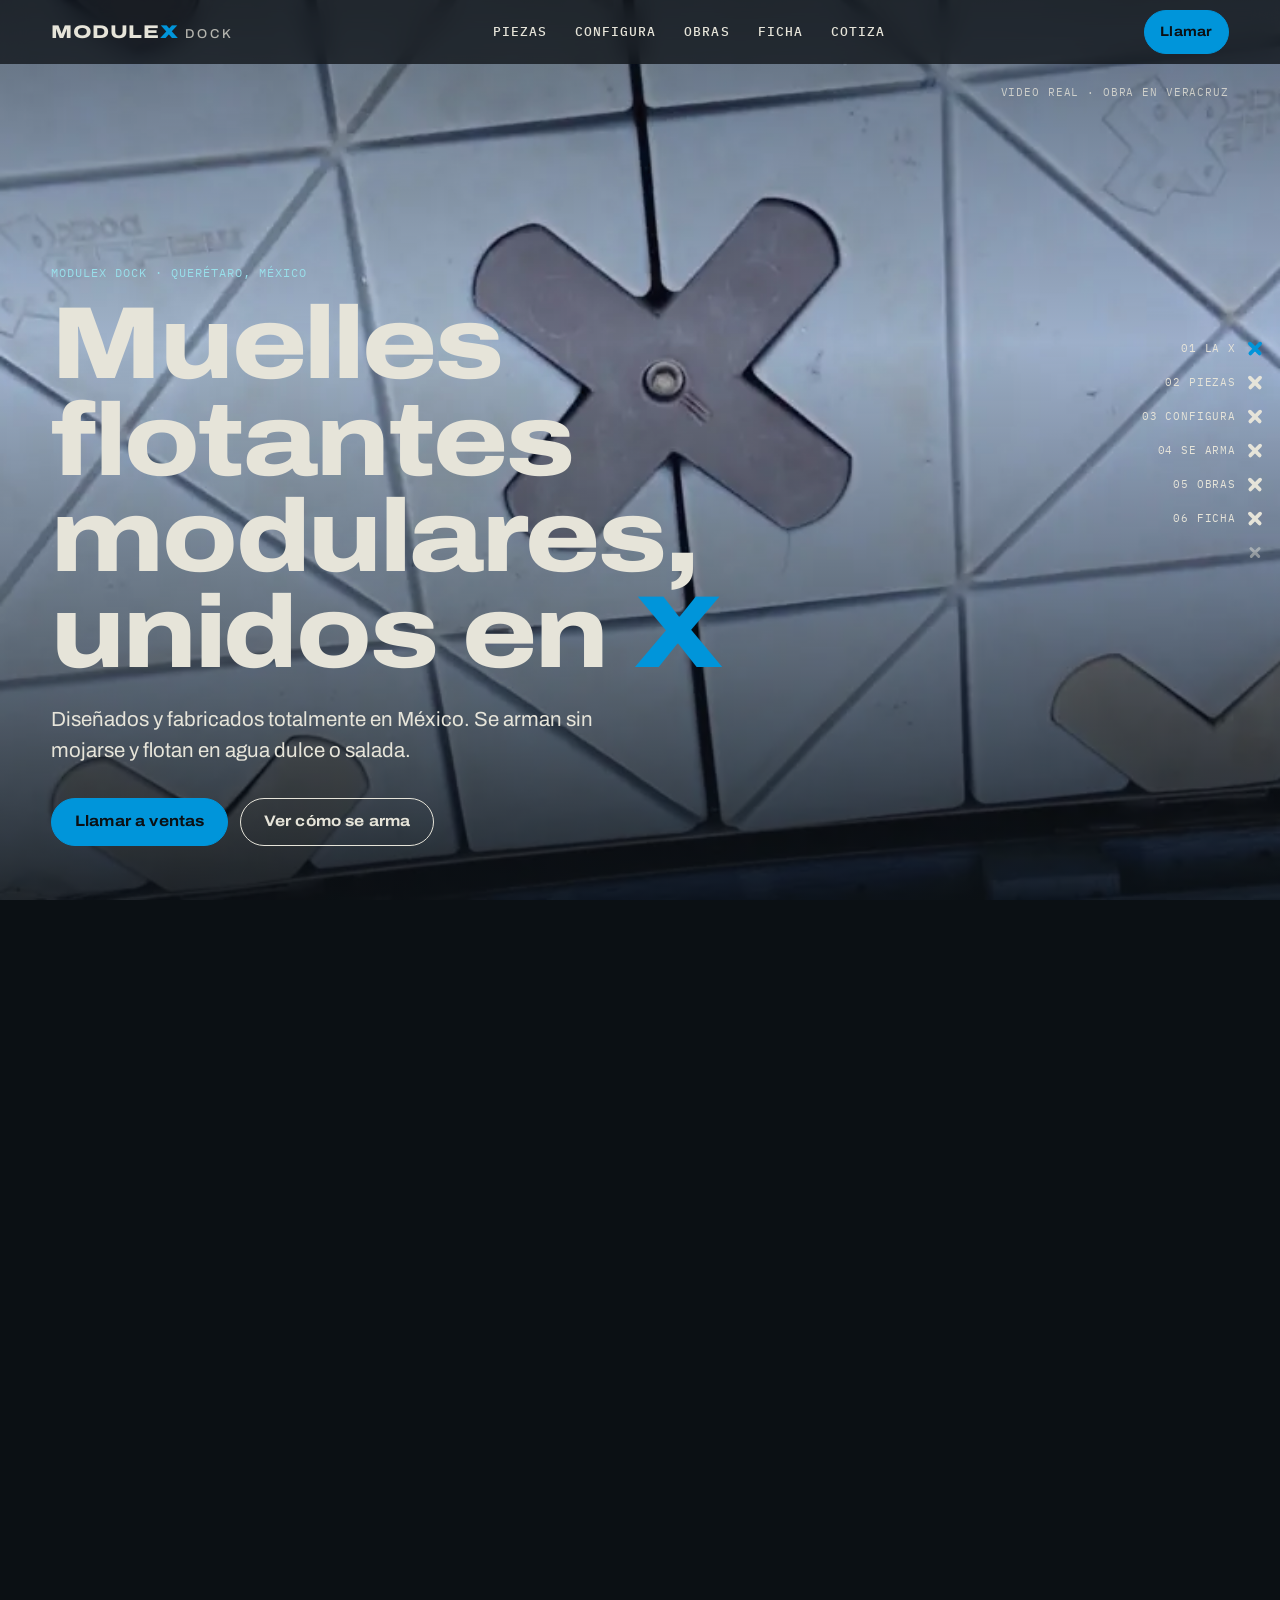
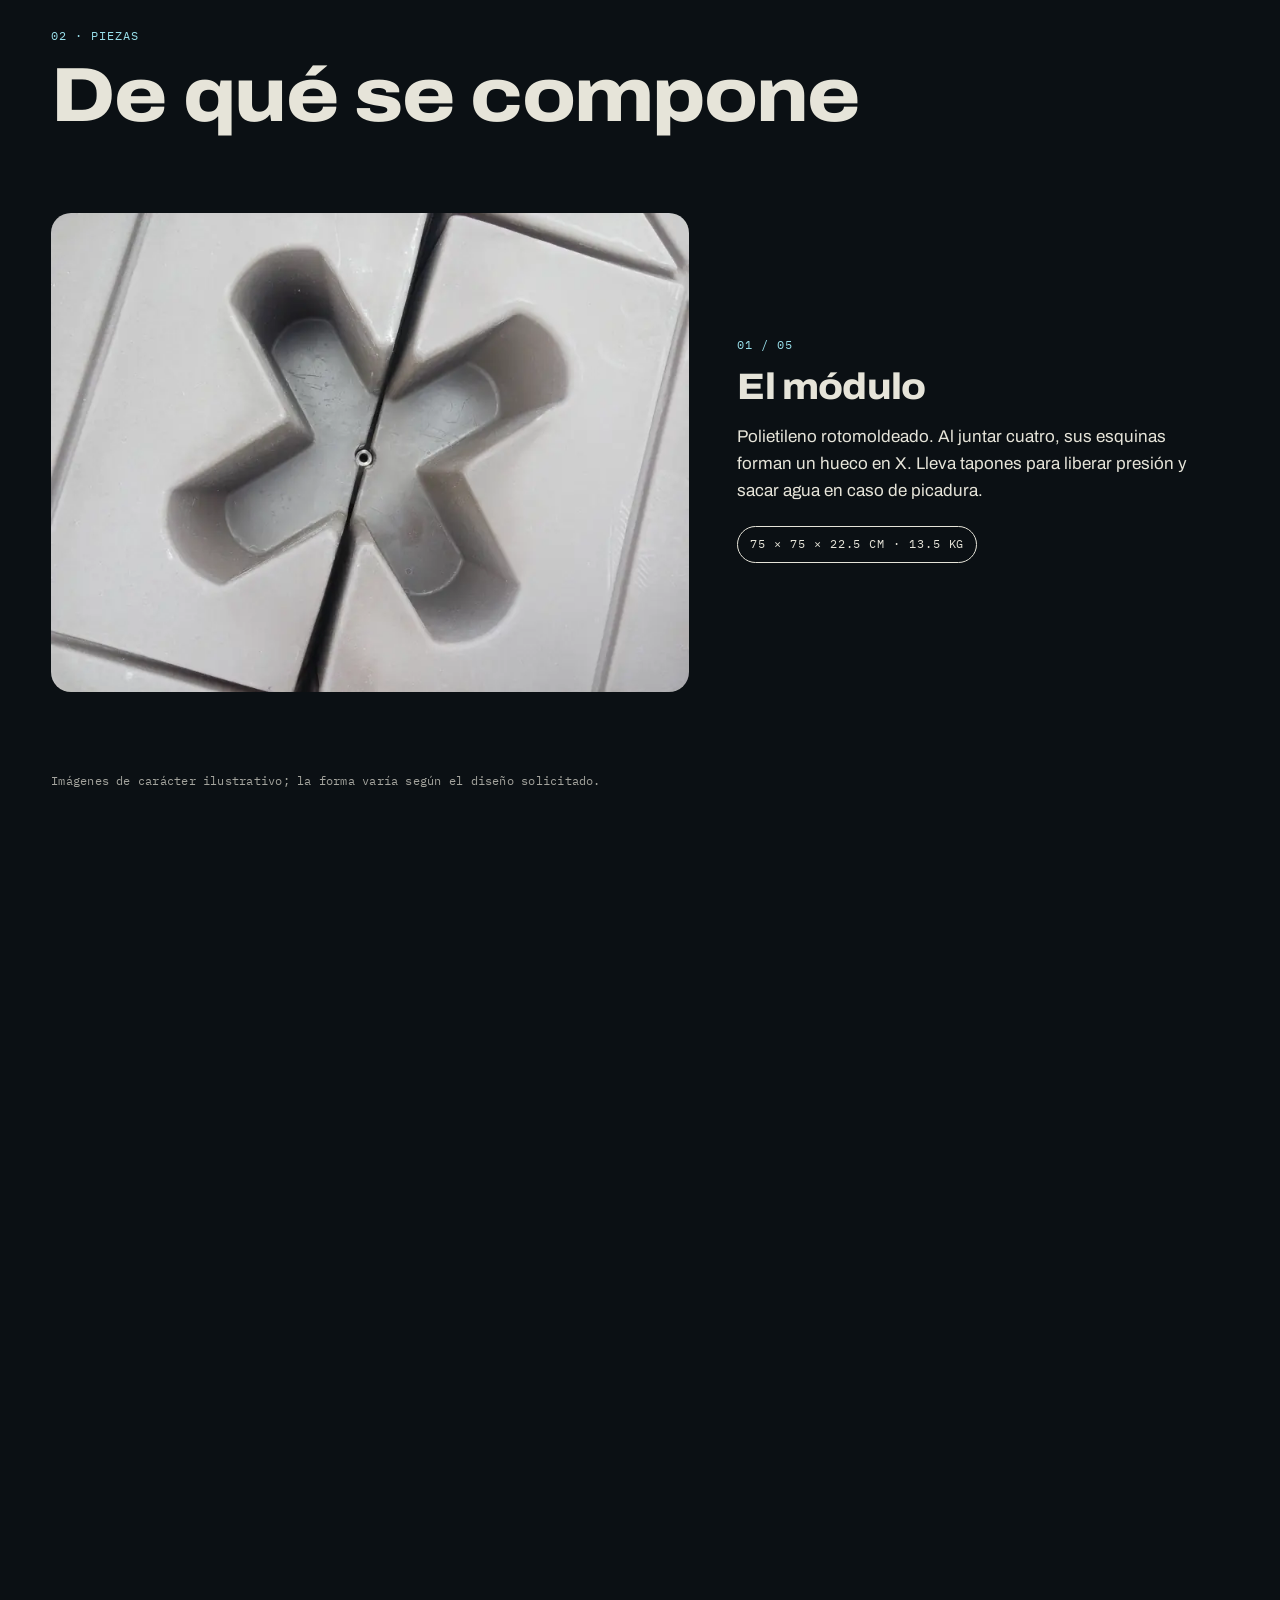
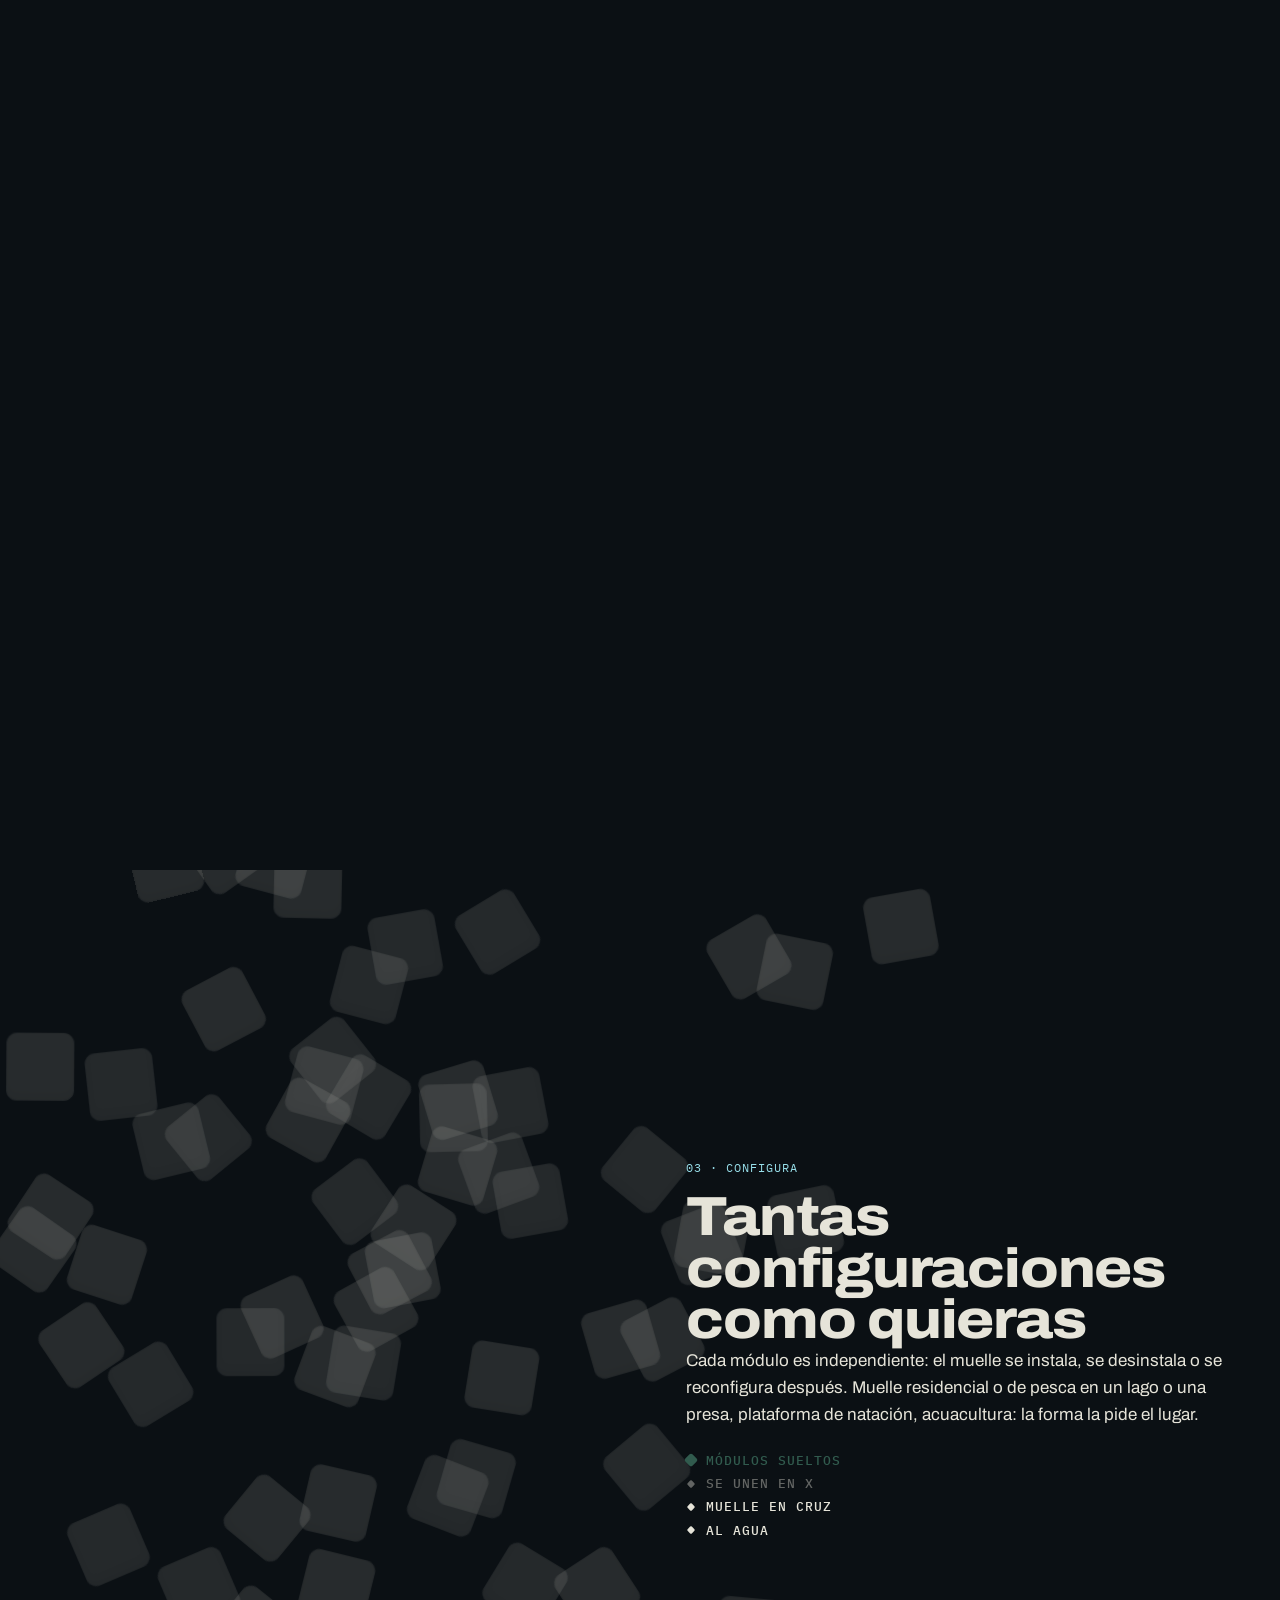
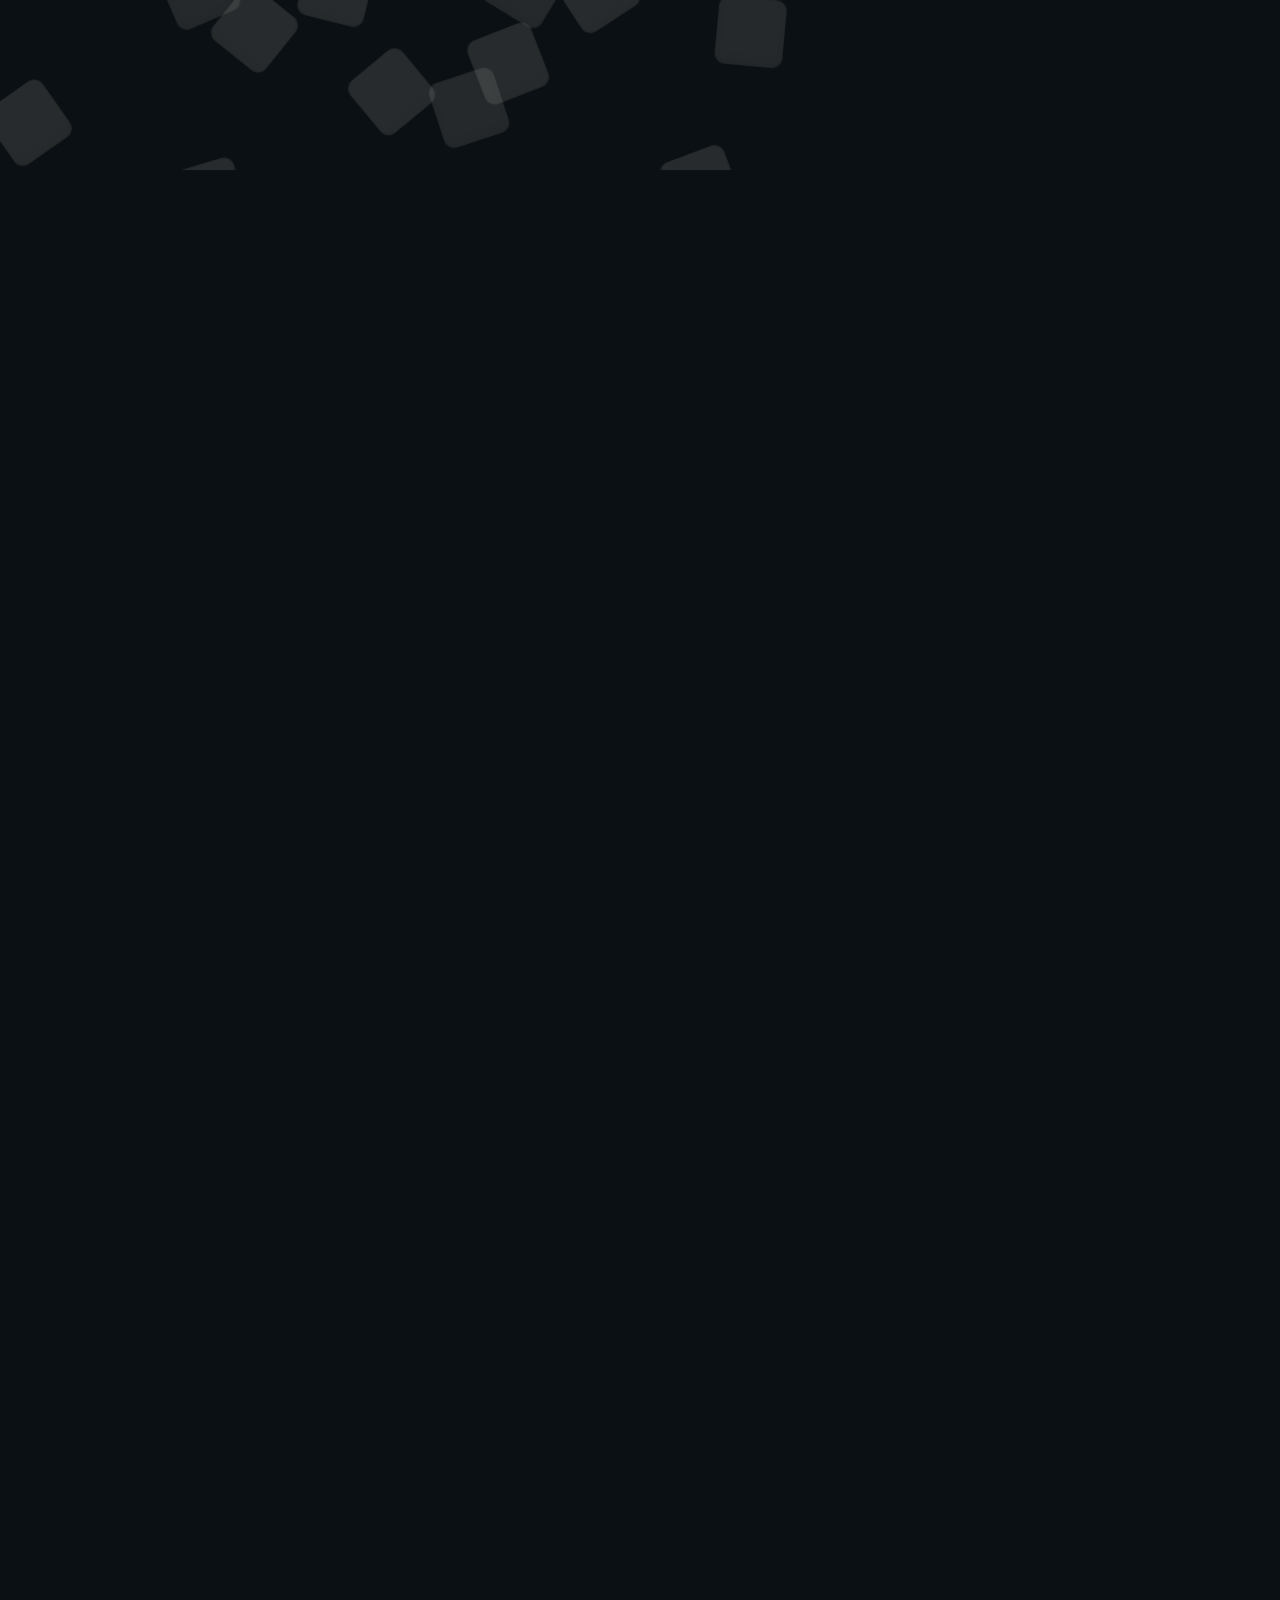
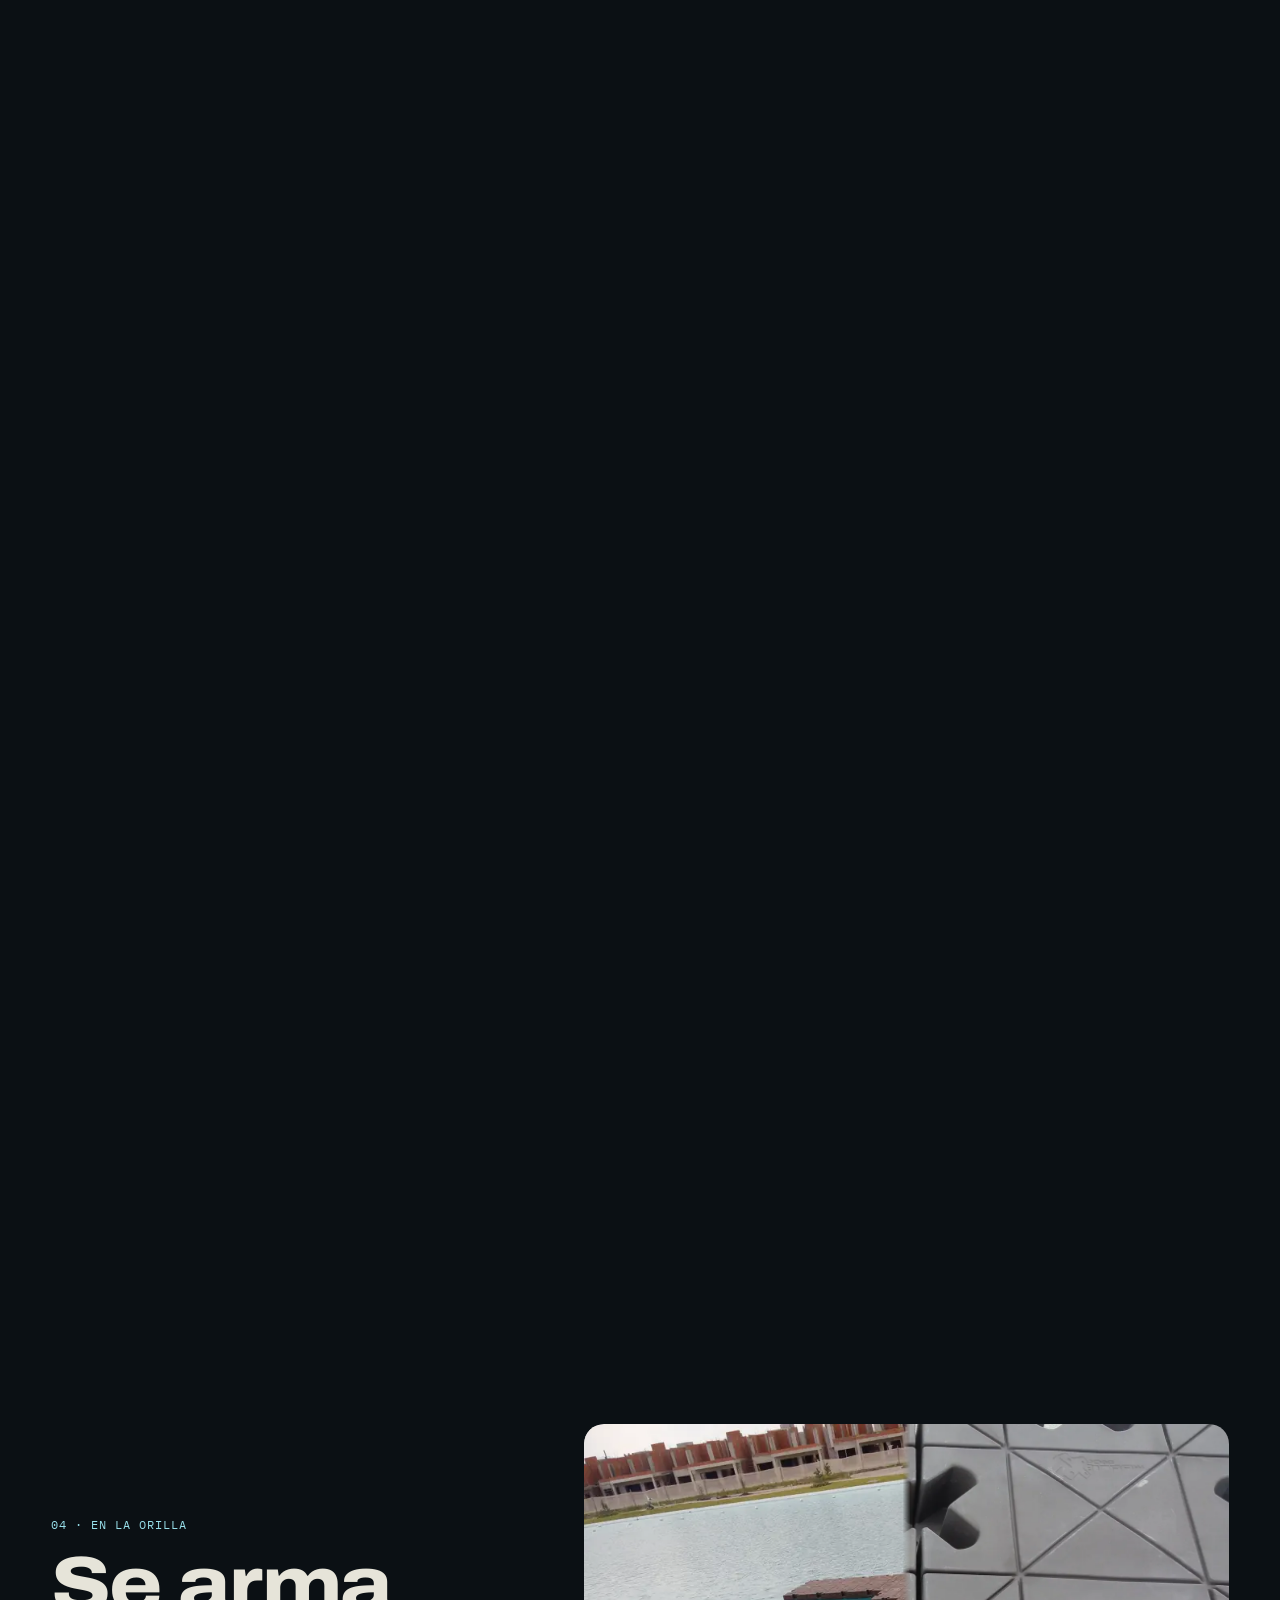
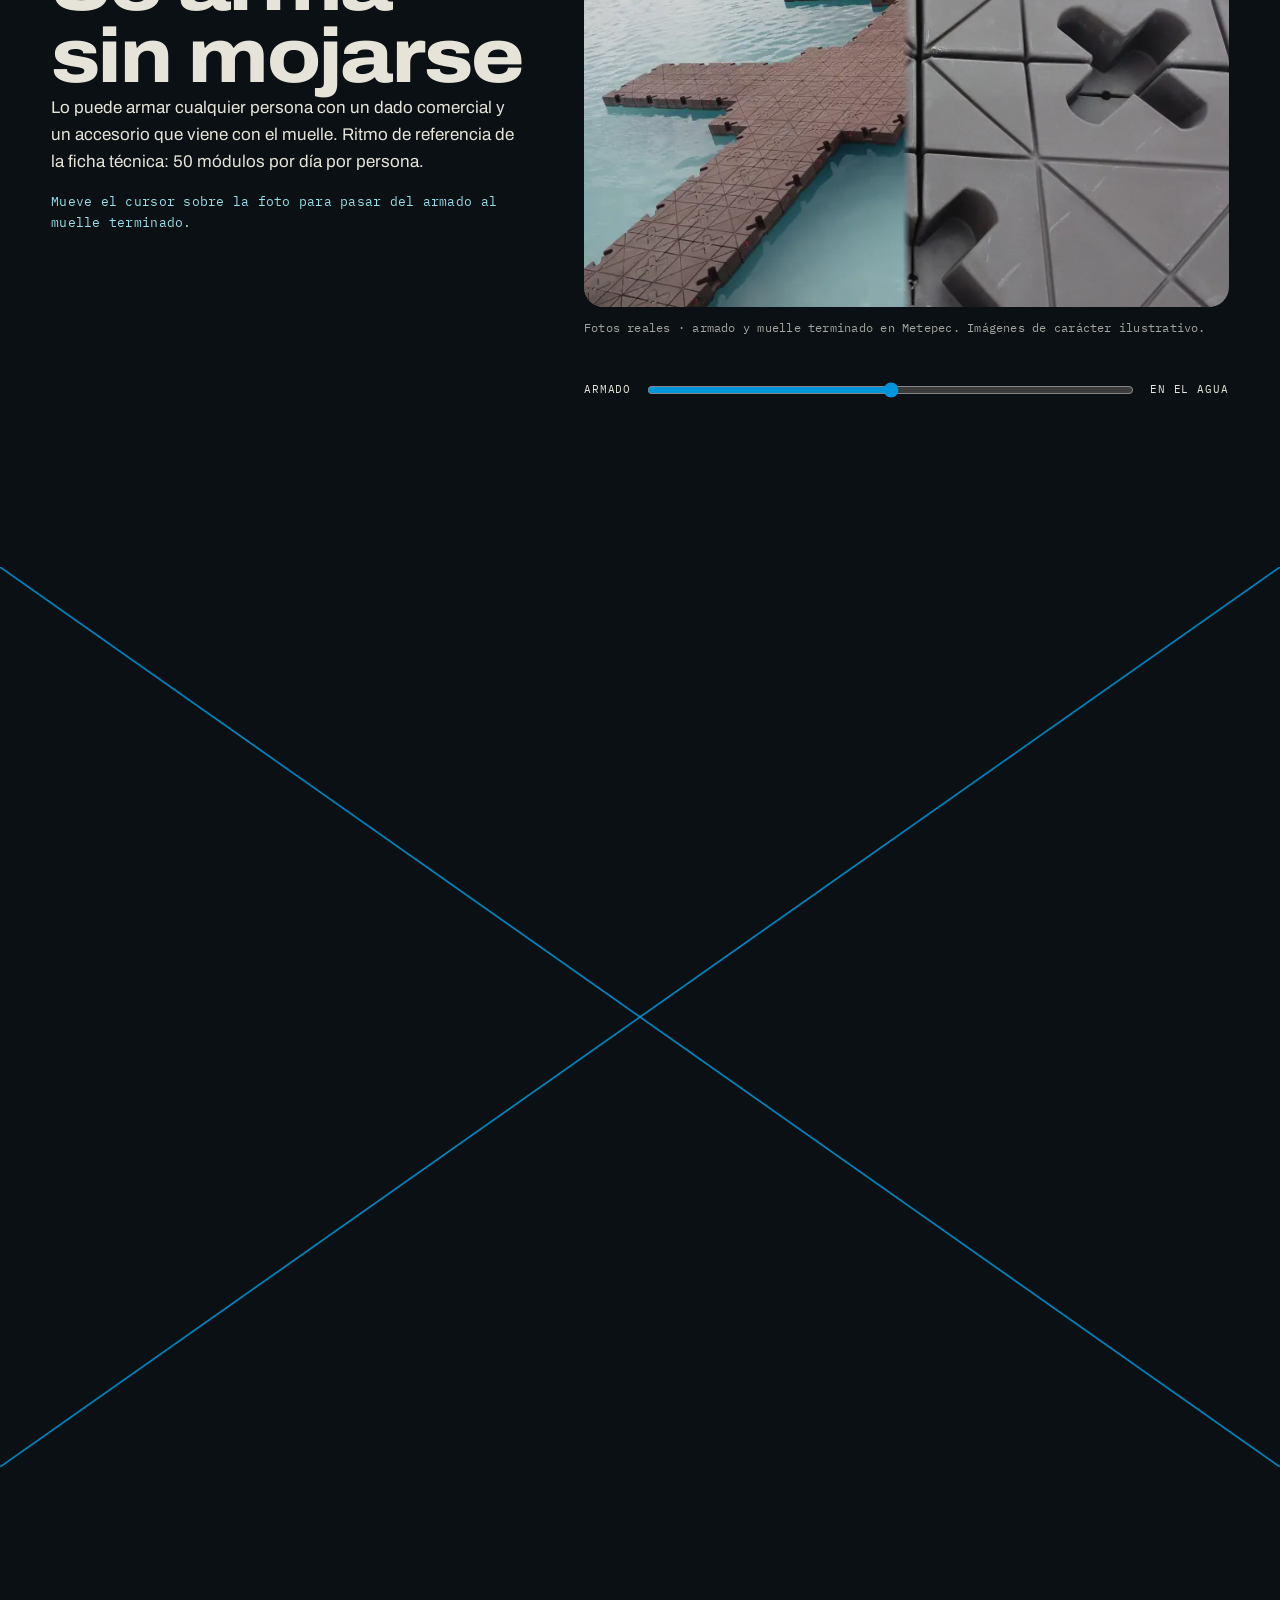
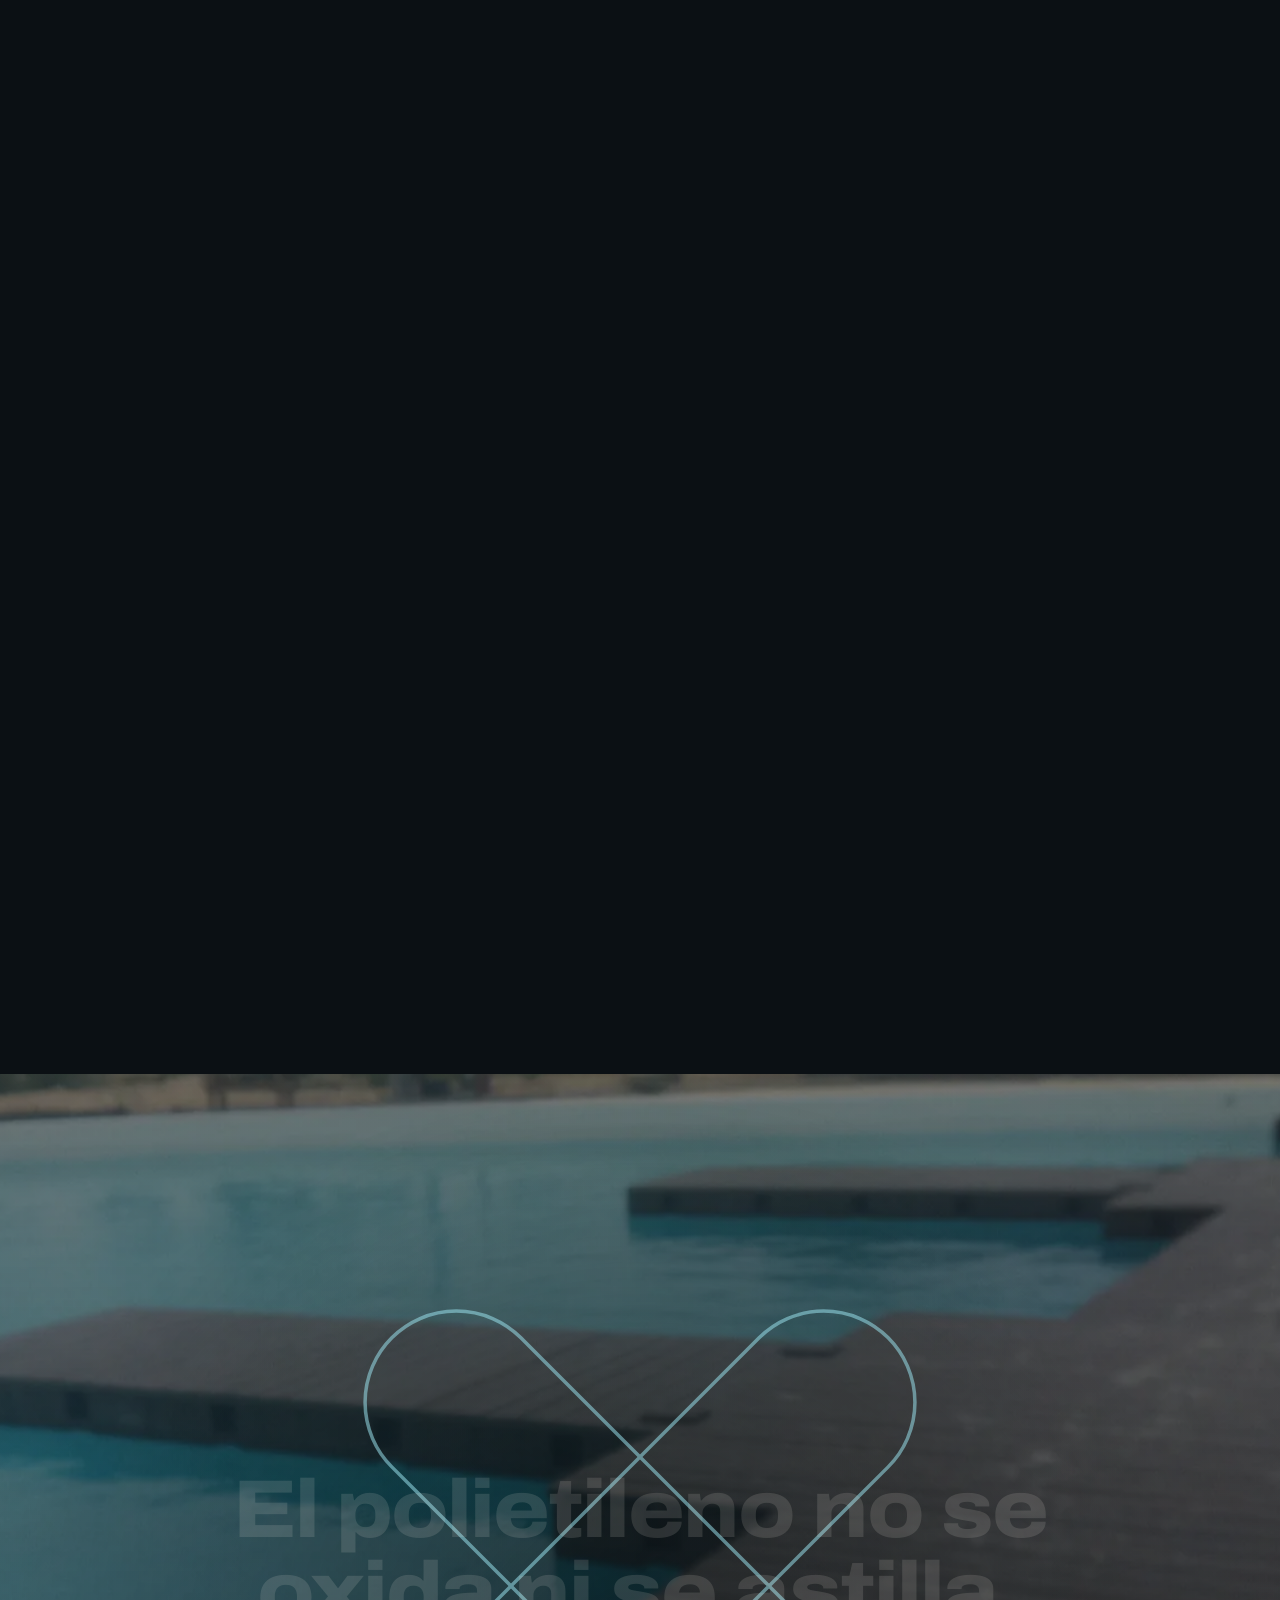
==== index.html @ dd9c363f "Sitio ModuleX Dock: vista previa" ====
<!doctype html>
<html lang="es-MX">
<head>
<meta charset="utf-8">
<meta name="viewport" content="width=device-width,initial-scale=1,viewport-fit=cover">
<script>(function(R,m){R.className='js'+(m('(prefers-reduced-motion: reduce)').matches?'':' mov')+(m('(hover: hover) and (pointer: fine)').matches?' fino':'')})(document.documentElement,matchMedia)</script>
<title>Muelles flotantes modulares | ModuleX Dock, Querétaro</title>
<meta name="description" content="Muelles flotantes modulares de polietileno rotomoldeado: módulos de 75 × 75 × 22.5 cm que se arman sin mojarse, para agua dulce o salada. Cotiza en Querétaro.">
<link rel="canonical" href="https://modulex.mayanseas.com/">
<meta name="theme-color" content="#0B1014">
<link rel="icon" href="favicon.svg" type="image/svg+xml">
<link rel="apple-touch-icon" href="img/apple-touch-icon.png">
<meta property="og:type" content="website">
<meta property="og:locale" content="es_MX">
<meta property="og:site_name" content="ModuleX Dock">
<meta property="og:title" content="Muelles flotantes modulares, unidos en X | ModuleX Dock">
<meta property="og:description" content="Módulos de 75 × 75 × 22.5 cm unidos en X, diseñados y fabricados en México. Se arman sin mojarse y flotan en agua dulce o salada.">
<meta property="og:url" content="https://modulex.mayanseas.com/">
<meta property="og:image" content="https://modulex.mayanseas.com/img/og.jpg">
<meta property="og:image:width" content="1200">
<meta property="og:image:height" content="630">
<meta property="og:image:alt" content="Uniones en X de un muelle ModuleX, vistas desde arriba">
<meta name="twitter:card" content="summary_large_image">
<link rel="preconnect" href="https://fonts.googleapis.com">
<link rel="preconnect" href="https://fonts.gstatic.com" crossorigin>
<link rel="stylesheet" href="https://fonts.googleapis.com/css2?family=Archivo:wdth,wght@75..125,400..900&amp;family=IBM+Plex+Mono:wght@400;500&amp;display=swap">
<link rel="preload" as="image" href="media/hero-poster-960.webp" fetchpriority="high">
<link rel="stylesheet" href="css/sitio.css">
<script type="application/ld+json">
{"@context":"https://schema.org","@graph":[
{"@type":"Organization","@id":"https://modulex.mayanseas.com/#org","name":"ModuleX Dock","url":"https://modulex.mayanseas.com/","logo":"https://modulex.mayanseas.com/favicon.svg","email":"contacto@mayanseas.com","telephone":"+52 442 124 7481","parentOrganization":{"@type":"Organization","name":"Aplicaciones Silidriel, S.A. de C.V."},"address":{"@type":"PostalAddress","streetAddress":"Cerro de las Campanas 15, Col. Las Américas","addressLocality":"Querétaro","addressRegion":"Qro.","postalCode":"76121","addressCountry":"MX"},"sameAs":["https://www.instagram.com/modulex_dock/","https://www.mayanseas.com/modulex"]},
{"@type":"Product","name":"ModuleX Dock — muelle flotante modular","description":"Muelle flotante modular de polietileno rotomoldeado con unión en X. Módulos de 75 × 75 × 22.5 cm, 13.5 kg, flotación ideal de 100 kg por módulo, para agua dulce o salada.","brand":{"@id":"https://modulex.mayanseas.com/#org"},"material":"Polietileno rotomoldeado","image":"https://modulex.mayanseas.com/img/og.jpg","width":{"@type":"QuantitativeValue","value":75,"unitCode":"CMT"},"depth":{"@type":"QuantitativeValue","value":75,"unitCode":"CMT"},"height":{"@type":"QuantitativeValue","value":22.5,"unitCode":"CMT"},"weight":{"@type":"QuantitativeValue","value":13.5,"unitCode":"KGM"}}
]}
</script>
</head>
<body>
<a class="salta" href="#piezas">Saltar al contenido</a>
<div class="barra" aria-hidden="true"></div>
<header class="top">
  <a class="marca" href="#inicio" aria-label="ModuleX Dock, inicio">MODULE<b>X</b> <span>DOCK</span></a>
  <nav class="menu" aria-label="Secciones">
    <a href="#piezas">Piezas</a><a href="#configura">Configura</a><a href="#obras">Obras</a><a href="#ficha">Ficha</a><a href="#cotiza">Cotiza</a>
  </nav>
  <a class="btn btn-sm magnetic" href="tel:+524421247481">Llamar</a>
</header>

<nav class="rail" aria-label="Capítulos">
  <ol>
    <li><a href="#inicio"><span>01 La X</span><i></i></a></li>
    <li><a href="#piezas"><span>02 Piezas</span><i></i></a></li>
    <li><a href="#configura"><span>03 Configura</span><i></i></a></li>
    <li><a href="#arma"><span>04 Se arma</span><i></i></a></li>
    <li><a href="#obras"><span>05 Obras</span><i></i></a></li>
    <li><a href="#ficha"><span>06 Ficha</span><i></i></a></li>
    <li><a href="#cotiza"><span>07 Cotiza</span><i></i></a></li>
  </ol>
</nav>
<div class="cursor" aria-hidden="true"></div>

<main>
<!-- 01 · HERO: video real de las uniones; al salir, el video se cierra en una X -->
<section id="inicio" class="pin hero" data-tema="tinta" style="--h:170vh">
  <div class="stage">
    <div class="hero-vid">
      <video class="loopSuave" autoplay muted loop playsinline poster="media/hero-poster-960.webp" aria-label="Video real: uniones en X de un muelle ModuleX, vistas desde arriba">
        <source src="media/hero-x-720.mp4" type="video/mp4" media="(max-width: 900px)">
        <source src="media/hero-x-1080.mp4" type="video/mp4">
      </video>
    </div>
    <div class="hero-copy">
      <p class="kicker">ModuleX Dock · Querétaro, México</p>
      <h1>Muelles flotantes modulares, unidos en <em>X</em></h1>
      <p class="lead">Diseñados y fabricados totalmente en México. Se arman sin mojarse y flotan en agua dulce o salada.</p>
      <div class="ctas">
        <a class="btn magnetic" href="tel:+524421247481">Llamar a ventas</a>
        <a class="btn btn-ghost magnetic" href="#piezas">Ver cómo se arma</a>
      </div>
    </div>
    <p class="tag">Video real · obra en Veracruz</p>
  </div>
</section>

<!-- 02 · PIEZAS: saga pinneada, la pieza cambia por capítulos -->
<section id="piezas" class="pin saga" data-tema="tinta" style="--h:460vh" aria-labelledby="t-piezas">
  <div class="stage">
    <header class="sec-head">
      <p class="kicker">02 · Piezas</p>
      <h2 id="t-piezas" class="rv">De qué se compone</h2>
    </header>
    <div class="caps">
      <article class="cap">
        <figure><img src="img/pieza-hueco-800.webp" srcset="img/pieza-hueco-800.webp 800w, img/pieza-hueco-1600.webp 1600w" sizes="(max-width: 900px) 92vw, 52vw" width="800" height="600" loading="lazy" decoding="async" alt="Dos módulos unidos: el hueco en X con el tornillo al centro"></figure>
        <div class="cap-txt"><span class="num">01 / 05</span><h3>El módulo</h3><p>Polietileno rotomoldeado. Al juntar cuatro, sus esquinas forman un hueco en X. Lleva tapones para liberar presión y sacar agua en caso de picadura.</p><p class="cota">75 × 75 × 22.5 cm · 13.5 kg</p></div>
      </article>
      <article class="cap">
        <figure><img src="img/pieza-cruz-sup-800.webp" srcset="img/pieza-cruz-sup-800.webp 800w, img/pieza-cruz-sup-1600.webp 1600w" sizes="(max-width: 900px) 92vw, 52vw" width="800" height="600" loading="lazy" decoding="async" alt="Cruz superior color café con su orificio central"></figure>
        <div class="cap-txt"><span class="num">02 / 05</span><h3>Cruz superior</h3><p>Entra en el hueco en X por arriba. Su orificio recibe un tornillo de acero inoxidable.</p></div>
      </article>
      <article class="cap">
        <figure><img src="img/pieza-cruz-inf-800.webp" srcset="img/pieza-cruz-inf-800.webp 800w, img/pieza-cruz-inf-1600.webp 1600w" sizes="(max-width: 900px) 92vw, 52vw" width="800" height="600" loading="lazy" decoding="async" alt="Cruz inferior color café con la tuerca"></figure>
        <div class="cap-txt"><span class="num">03 / 05</span><h3>Cruz inferior</h3><p>Va por debajo, con la tuerca de acero inoxidable que ajusta el tornillo.</p></div>
      </article>
      <article class="cap">
        <figure><img src="img/pieza-media-800.webp" srcset="img/pieza-media-800.webp 800w, img/pieza-media-1600.webp 1600w" sizes="(max-width: 900px) 92vw, 52vw" width="800" height="600" loading="lazy" decoding="async" alt="Media cruz lateral color café con sus orificios"></figure>
        <div class="cap-txt"><span class="num">04 / 05</span><h3>Media cruz</h3><p>Cierra la orilla del muelle. Sus orificios sirven para fijar el anclaje.</p></div>
      </article>
      <article class="cap">
        <figure><img src="img/apodaca-root-800.webp" srcset="img/apodaca-root-800.webp 800w, img/apodaca-root-1600.webp 1600w" sizes="(max-width: 900px) 92vw, 52vw" width="800" height="600" loading="lazy" decoding="async" alt="Muelle ModuleX café en forma de cruz sobre una laguna verde"></figure>
        <div class="cap-txt"><span class="num">05 / 05</span><h3>Todo trabaja junto</h3><p>La sujeción en X reparte los esfuerzos y evita que el muelle se desplace en cualquier dirección.</p></div>
      </article>
    </div>
    <p class="pie">Imágenes de carácter ilustrativo; la forma varía según el diseño solicitado.</p>
  </div>
</section>

<!-- 03 · CONFIGURA (momento distintivo): los módulos se juntan, forman una cruz y la cruz se abre al agua -->
<section id="configura" class="pin malla" data-tema="concreto" style="--h:400vh" aria-labelledby="t-config">
  <div class="stage">
    <div class="laguna">
      <video class="loopSuave" muted loop playsinline preload="none" poster="media/laguna-poster-960.webp" aria-label="Recreación generada de un muelle en cruz sobre una laguna turquesa">
        <source src="media/laguna-720.mp4" type="video/mp4" media="(max-width: 900px)">
        <source src="media/laguna-1080.mp4" type="video/mp4">
      </video>
      <p class="tag">Recreación generada a partir de una imagen de ModuleX</p>
    </div>
    <div class="grid" aria-hidden="true"></div>
    <header class="sec-head malla-txt">
      <p class="kicker">03 · Configura</p>
      <h2 id="t-config" class="rv">Tantas configuraciones como quieras</h2>
      <p>Cada módulo es independiente: el muelle se instala, se desinstala o se reconfigura después. Muelle residencial o de pesca en un lago o una presa, plataforma de natación, acuacultura: la forma la pide el lugar.</p>
      <ol class="pasos" aria-hidden="true"><li>Módulos sueltos</li><li>Se unen en X</li><li>Muelle en cruz</li><li>Al agua</li></ol>
    </header>
  </div>
</section>

<!-- 04 · SE ARMA SIN MOJARSE: el cursor (o el dedo, o el control) revela el muelle ya en el agua -->
<section id="arma" class="arma" data-tema="tinta" aria-labelledby="t-arma">
  <div class="arma-txt">
    <p class="kicker">04 · En la orilla</p>
    <h2 id="t-arma" class="rv">Se arma sin mojarse</h2>
    <p>Lo puede armar cualquier persona con un dado comercial y un accesorio que viene con el muelle. Ritmo de referencia de la ficha técnica: 50 módulos por día por persona.</p>
    <p class="hint"><span class="si-fino">Mueve el cursor sobre la foto</span><span class="no-fino">Arrastra sobre la foto o usa el control</span> para pasar del armado al muelle terminado.</p>
  </div>
  <figure class="foco">
    <img src="img/reticula-800.webp" srcset="img/reticula-800.webp 656w, img/reticula-1600.webp 1312w" sizes="(max-width: 900px) 92vw, 58vw" width="656" height="492" loading="lazy" decoding="async" alt="Módulos ModuleX unidos con huecos en X, vistos desde arriba">
    <img class="foco-agua" src="img/metepec-800.webp" srcset="img/metepec-800.webp 800w, img/metepec-1600.webp 1600w" sizes="(max-width: 900px) 92vw, 58vw" width="800" height="600" loading="lazy" decoding="async" alt="Muelle ModuleX terminado, en doble cruz, sobre una laguna en Metepec">
    <figcaption>Fotos reales · armado y muelle terminado en Metepec. Imágenes de carácter ilustrativo.</figcaption>
  </figure>
  <label class="foco-ctl"><span>Armado</span><input type="range" min="0" max="100" value="50" aria-label="Pasar de la foto del armado a la del muelle terminado"><span>En el agua</span></label>
</section>

<!-- 05 · OBRAS: puertas en X (cortina) que cambian la paleta y galería horizontal -->
<section id="obras" class="pin obras" data-tema="laguna" aria-labelledby="t-obras">
  <div class="stage">
    <div class="cortina" aria-hidden="true"><i></i><i></i><i></i><i></i></div>
    <header class="sec-head">
      <p class="kicker">05 · Obras</p>
      <h2 id="t-obras" class="rv">Obras en agua real</h2>
    </header>
    <div class="pista" tabindex="0" aria-label="Galería de obras">
      <figure class="obra"><img src="img/obra-veracruz-2012.webp" width="1100" height="652" loading="lazy" decoding="async" alt="Muelle ModuleX recto sobre el agua café de un río en Veracruz"><figcaption><b>Veracruz</b><span>2012</span></figcaption></figure>
      <figure class="obra"><img src="img/obra-cancun-2013.webp" width="1100" height="467" loading="lazy" decoding="async" alt="Muelle ModuleX en cruz sobre una laguna en Cancún"><figcaption><b>Cancún</b><span>2013</span></figcaption></figure>
      <figure class="obra"><img src="img/obra-toluca-2014.webp" width="687" height="484" loading="lazy" decoding="async" alt="Muelle ModuleX claro con veleros en una laguna de Toluca"><figcaption><b>Toluca</b><span>2014</span></figcaption></figure>
      <figure class="obra"><img src="img/obra-apodaca-2014.webp" width="1100" height="825" loading="lazy" decoding="async" alt="Muelles ModuleX café sobre una laguna turquesa en Apodaca"><figcaption><b>Apodaca</b><span>2014</span></figcaption></figure>
      <figure class="obra"><img src="img/obra-metepec-2016.webp" width="1100" height="825" loading="lazy" decoding="async" alt="Muelle ModuleX café en cruz visto desde arriba en Metepec"><figcaption><b>Metepec</b><span>2015–2016</span></figcaption></figure>
      <figure class="obra"><img src="img/obra-queretaro-2018.webp" width="825" height="1100" loading="lazy" decoding="async" alt="Muelle ModuleX gris con un kayak verde en una presa de Querétaro"><figcaption><b>Querétaro</b><span>2018</span></figcaption></figure>
      <div class="obra obra-cta"><p>El color y la forma varían según el proyecto.</p><a class="btn magnetic" href="#cotiza">¿Dónde va el tuyo?</a></div>
    </div>
    <p class="pie">Fotos reales de obra. Imágenes de carácter ilustrativo; la forma varía según el diseño solicitado.</p>
  </div>
</section>

<!-- 06 · FICHA: laguna con 3 profundidades, manifiesto letra por letra y ficha técnica -->
<section id="ficha" class="ficha" data-tema="concreto" aria-labelledby="t-ficha">
  <div class="capas">
    <img class="capa-foto" data-depth="0.2" src="img/laguna-cancun-1600.webp" srcset="img/laguna-cancun-800.webp 800w, img/laguna-cancun-1600.webp 1600w" sizes="100vw" width="1600" height="1195" loading="lazy" decoding="async" alt="Muelles ModuleX café en cruz sobre una laguna turquesa en Cancún">
    <svg class="capa-x" data-depth="0.5" viewBox="0 0 100 100" aria-hidden="true"><g transform="rotate(45 50 50)" fill="none" stroke="currentColor" stroke-width=".5"><rect x="37" y="0" width="26" height="100" rx="13"/><rect x="0" y="37" width="100" height="26" rx="13"/></g></svg>
    <p class="capa-txt" data-depth="0.9"><span>Cancún</span> · 2013</p>
    <p class="manifiesto" data-letras>El polietileno no se oxida ni se astilla. Se lava con agua.</p>
  </div>
  <div class="ficha-cuerpo">
    <header class="sec-head"><p class="kicker">06 · Ficha técnica</p><h2 id="t-ficha" class="rv">Lo que dice la ficha</h2></header>
    <dl class="tabla">
      <div><dt>Medidas / módulo</dt><dd>75 × 75 × 22.5 cm</dd></div>
      <div><dt>Peso / módulo</dt><dd>13.5 kg</dd></div>
      <div><dt>Flotación ideal / módulo</dt><dd>100 kg</dd></div>
      <div><dt>Superficie</dt><dd>Antiderrapante</dd></div>
      <div><dt>Lugares</dt><dd>Agua dulce o salada</dd></div>
      <div><dt>Tiempo de ensamble</dt><dd>50 módulos por día por persona</dd></div>
      <div><dt>Material</dt><dd>Polietileno rotomoldeado, 100% reciclable, con aditivos UV</dd></div>
      <div><dt>Unión</dt><dd>Cruces en X con tornillo y tuerca de acero inoxidable. Tornillería de ensamble incluida.</dd></div>
      <div><dt>Anclaje</dt><dd>Articulado y diseñado a la medida de cada proyecto: a orilla metálica, de concreto, pared, pasto o tierra. Se mueve con el muelle cuando hay personas encima.</dd></div>
      <div><dt>Color</dt><dd>Gris de línea. Otros colores bajo pedido, mínimo de 100 piezas.</dd></div>
      <div><dt>Mantenimiento</dt><dd>Se lava con agua; en casos especiales, con detergente suave.</dd></div>
      <div><dt>Vida útil</dt><dd>10 a 20 años con correcto mantenimiento y cuidado</dd></div>
      <div><dt>Garantía</dt><dd>3 meses contra defectos de materiales o mano de obra</dd></div>
    </dl>
  </div>
</section>

<!-- 07 · COTIZA -->
<section id="cotiza" class="cotiza" data-tema="tinta" aria-labelledby="t-cotiza">
  <div class="cot-txt">
    <p class="kicker">07 · Cotiza</p>
    <h2 id="t-cotiza" class="rv">Cuéntanos dónde va tu muelle</h2>
    <p>Cada muelle se cotiza por proyecto: la medida, la forma y el anclaje dependen del lugar.</p>
    <div class="vias">
      <a class="btn magnetic" href="tel:+524421247481">Llamar · 442 124 7481</a>
      <a class="btn btn-ghost magnetic" href="https://www.google.com/maps/dir/?api=1&amp;destination=Cerro+de+las+Campanas+15,+Las+Am%C3%A9ricas,+76121+Quer%C3%A9taro,+Qro." target="_blank" rel="noopener">Cómo llegar a la oficina</a>
    </div>
    <address>Mayan Seas · Cerro de las Campanas 15, Col. Las Américas, 76121 Querétaro, Qro.<br><a href="mailto:contacto@mayanseas.com">contacto@mayanseas.com</a></address>
    <p class="nota">Horario de atención: todavía no está publicado. Llama o deja tu mensaje por WhatsApp o correo.</p>
    <aside class="resena-pide" aria-labelledby="t-resena">
      <h3 id="t-resena">¿Ya tienes un muelle ModuleX?</h3>
      <p>Todavía no publicamos reseñas de clientes. Si el tuyo ya está en el agua, mándanos una foto y cuéntanos cómo te ha ido: la primera reseña de este sitio puede ser la tuya.</p>
      <a href="https://www.instagram.com/modulex_dock/" rel="noopener">Escríbenos en Instagram @modulex_dock</a>
    </aside>
  </div>
  <form class="form" id="cot" action="mailto:contacto@mayanseas.com" method="post" enctype="text/plain" novalidate>
    <label>Tu nombre<input name="nombre" autocomplete="name" required></label>
    <label>¿Dónde va el muelle?<input name="lugar" placeholder="Presa, lago, laguna, marina…" required></label>
    <label>Medida aproximada <small>(opcional)</small><input name="medida" placeholder="Ej. 3 × 12 m"></label>
    <div class="form-btns">
      <button class="btn magnetic" type="submit" value="wa">Enviar por WhatsApp</button>
      <button class="btn btn-ghost magnetic" type="submit" value="mail">Enviar por correo</button>
    </div>
    <p class="nota">Se abre WhatsApp o tu correo con el mensaje listo; tú decides si lo mandas. Este sitio no guarda tus datos.</p>
    <p class="aviso" role="status"></p>
  </form>
</section>
</main>

<footer class="pie-sitio">
  <p class="marca">MODULE<b>X</b> <span>DOCK</span></p>
  <p>Mayan Seas y ModuleX Dock son empresas de Aplicaciones Silidriel, S.A. de C.V.</p>
  <p><a href="https://www.instagram.com/modulex_dock/" rel="noopener">Instagram @modulex_dock</a> · <a href="https://www.mayanseas.com/modulex" rel="noopener">mayanseas.com</a></p>
  <p class="nota">Imágenes de carácter ilustrativo; la forma varía según el diseño solicitado. El video de la laguna del capítulo 03 es una recreación generada.</p>
</footer>
<a class="fab" href="tel:+524421247481">Llamar a ventas</a>
<script src="js/sitio.js" defer></script>
</body>
</html>
---- css/sitio.css ----
/* ModuleX Dock — "Todo se une en una X".
   Paleta del BRAND-CONTRACT (PRD §3): azul del logo, tinta, café de la cruz, concreto,
   agua y laguna profunda. Sin JS o con movimiento reducido el sitio se lee completo:
   los pins, la saga y la cortina solo existen bajo html.mov. */
:root{
  --azul:#0095DA; --tinta:#0B1014; --cafe:#645B57; --concreto:#E6E4D9; --agua:#98DFEA; --laguna:#315B4E;
  --bg:var(--tinta); --fg:var(--concreto); --acento:var(--agua);
  --ease:cubic-bezier(.16,.8,.3,1);
  --gut:clamp(16px,4vw,56px);
  --sans:'Archivo',sans-serif; --mono:'IBM Plex Mono',monospace;
}
*,*::before,*::after{box-sizing:border-box}
html{-webkit-text-size-adjust:100%;text-size-adjust:100%}
@media (prefers-reduced-motion:no-preference){html{scroll-behavior:smooth}}
body{margin:0;background:var(--bg);color:var(--fg);font:400 1.0625rem/1.6 var(--sans);transition:background-color .28s var(--ease),color .28s var(--ease);overflow-x:clip}
img,video,svg{display:block;max-width:100%}
img{height:auto}
a{color:inherit}
h1,h2,h3{margin:0;font-weight:800;font-stretch:112%;line-height:.94;letter-spacing:-.022em;text-wrap:balance}
h1{font-size:clamp(2.1rem,9vw,6.4rem);font-stretch:118%}
h2{font-size:clamp(2rem,6.2vw,4.8rem)}
h3{font-size:clamp(1.5rem,3vw,2.3rem);font-stretch:108%}
p{margin:0 0 1em;max-width:62ch;text-wrap:pretty}
em{font-style:normal;color:var(--azul)}
::selection{background:var(--azul);color:var(--tinta)}
:focus-visible{outline:3px solid var(--azul);outline-offset:3px;border-radius:6px}
.kicker,.num,.tag,.pie,.cota,.nota,.hint,figcaption,dt,.foco-ctl,.rail span{font-family:var(--mono);font-size:.78rem;letter-spacing:.08em;text-transform:uppercase}
.kicker{color:var(--acento);margin-bottom:1.1em}
.nota{font-size:.72rem;opacity:.72;text-transform:none;letter-spacing:.02em}
.sr{position:absolute;width:1px;height:1px;overflow:hidden;clip-path:inset(50%);white-space:nowrap}
.salta{position:fixed;left:12px;top:-60px;z-index:100;background:var(--azul);color:var(--tinta);padding:12px 16px;border-radius:10px;font-weight:700}
.salta:focus{top:12px}

/* ---------- temas sin JS: cada sección pinta su propia paleta ---------- */
html:not(.js) [data-tema=concreto]{--bg:var(--concreto);--fg:var(--tinta);--acento:var(--laguna)}
html:not(.js) [data-tema=laguna]{--bg:var(--laguna);--fg:var(--concreto);--acento:var(--agua)}
html:not(.js) [data-tema]{background:var(--bg);color:var(--fg)}

/* ---------- botones (magnetic los mueve con --tx/--ty) ---------- */
.btn{--s:1;display:inline-flex;align-items:center;justify-content:center;gap:.5em;min-height:48px;padding:0 1.5em;border-radius:999px;border:1.5px solid var(--azul);background:var(--azul);color:var(--tinta);font:700 .95rem/1 var(--sans);font-stretch:112%;letter-spacing:.01em;text-decoration:none;cursor:pointer;transform:translate3d(var(--tx,0),var(--ty,0),0) scale(var(--s));transition:transform .22s var(--ease),background-color .2s var(--ease),color .2s var(--ease),border-color .2s var(--ease)}
.btn:active{--s:.97}
.btn-ghost{background:transparent;color:var(--fg);border-color:currentColor}
.btn-sm{min-height:44px;padding:0 1.15em;font-size:.85rem}
@media (hover:hover) and (pointer:fine){
  .btn:hover{background:var(--concreto);border-color:var(--concreto);color:var(--tinta)}
  .btn-ghost:hover{background:var(--fg);border-color:var(--fg);color:var(--bg)}
  .menu a:hover{color:var(--azul)}
  .rail a:hover span{opacity:1;transform:none}
  .obra:hover img{transform:scale(1.035)}
}

/* ---------- cabecera, rail de capítulos, barra de progreso ---------- */
.top{position:fixed;inset:0 0 auto;z-index:60;display:flex;align-items:center;justify-content:space-between;gap:24px;height:64px;padding:0 var(--gut);color:var(--fg);background:color-mix(in srgb,var(--bg) 74%,transparent);-webkit-backdrop-filter:blur(12px);backdrop-filter:blur(12px)}
.marca{font:800 1.15rem/1 var(--sans);font-stretch:125%;letter-spacing:.03em;text-decoration:none;white-space:nowrap}
.marca b{color:var(--azul);display:inline-block;font-weight:900}
.marca span{font-weight:500;font-stretch:100%;font-size:.7em;letter-spacing:.24em;opacity:.75}
.menu{display:none;gap:28px;font:500 .82rem/1 var(--mono);text-transform:uppercase;letter-spacing:.08em}
.menu a{text-decoration:none;padding:14px 0;transition:color .2s var(--ease)}
@media (min-width:900px){.menu{display:flex}}
.barra{position:fixed;inset:0 0 auto;height:3px;z-index:70;background:var(--azul);transform-origin:0 50%;transform:scaleX(0)}
.rail{display:none}
@media (min-width:1100px){
  .rail{display:block;position:fixed;right:18px;top:50%;z-index:55;transform:translateY(-50%)}
  .rail ol{list-style:none;margin:0;padding:0;display:grid;gap:4px}
  .rail a{display:flex;align-items:center;justify-content:flex-end;gap:12px;min-height:30px;text-decoration:none;color:var(--fg)}
  .rail span{font-size:.66rem;opacity:0;transform:translateX(6px);transition:opacity .2s var(--ease),transform .2s var(--ease)}
  .rail i{position:relative;width:14px;height:14px;opacity:.45;transition:opacity .2s var(--ease),transform .25s var(--ease)}
  .rail i::before,.rail i::after{content:"";position:absolute;left:50%;top:50%;width:14px;height:2.5px;margin:-1.25px 0 0 -7px;border-radius:2px;background:currentColor;transform:rotate(45deg)}
  .rail i::after{transform:rotate(-45deg)}
  .rail a[aria-current] i{opacity:1;color:var(--azul);transform:scale(1.25)}
  .rail a[aria-current] span{opacity:1;transform:none}
}

/* ---------- cursor: una X que sigue al puntero (solo puntero fino) ---------- */
.cursor{display:none}
html.fino.mov .cursor{display:block;position:fixed;left:0;top:0;z-index:95;width:30px;height:30px;margin:-15px 0 0 -15px;pointer-events:none;opacity:0;color:var(--azul);transition:opacity .2s var(--ease)}
html.fino.mov .cursor.vivo{opacity:1}
.cursor::before,.cursor::after{content:"";position:absolute;left:0;top:50%;width:100%;height:3px;margin-top:-1.5px;border-radius:3px;background:currentColor;transform:rotate(45deg)}
.cursor::after{transform:rotate(-45deg)}

/* ---------- pins: solo con movimiento; la posición sticky la pone el JS ---------- */
.stage{position:relative}
html.mov .pin{height:var(--h)}
html.mov .pin>.stage{height:100vh;height:100svh;overflow:hidden}
.sec-head{position:relative;z-index:2}
.pie{opacity:.7;text-transform:none;letter-spacing:.02em;font-size:.72rem;max-width:none}

/* ---------- 01 HERO ---------- */
.hero .stage{min-height:100vh;min-height:100svh;display:grid;align-items:end;padding:96px var(--gut) clamp(28px,6svh,72px)}
.hero-vid{position:absolute;inset:0;transform-origin:50% 50%}
.hero-vid video{width:100%;height:100%;object-fit:cover}
.hero-vid::after{content:"";position:absolute;inset:0;background:linear-gradient(180deg,rgba(11,16,20,.5),rgba(11,16,20,.15) 38%,rgba(11,16,20,.86))}
html.mov .hero-vid{-webkit-mask:url(../img/x.svg) 50% 50%/var(--xs,600vmax) var(--xs,600vmax) no-repeat;mask:url(../img/x.svg) 50% 50%/var(--xs,600vmax) var(--xs,600vmax) no-repeat}
html.mov .hero-vid.abierto{-webkit-mask:none;mask:none}
.hero-copy{position:relative;z-index:2;max-width:min(980px,100%);color:var(--concreto)}
.hero-copy .kicker{color:var(--agua)}
.lead{font-size:clamp(1.05rem,1.6vw,1.3rem);line-height:1.5;margin:1.1em 0 1.6em;max-width:48ch}
.ctas,.vias,.form-btns{display:flex;flex-wrap:wrap;gap:12px}
.hero .tag{position:absolute;z-index:2;right:var(--gut);top:84px;margin:0;color:var(--concreto);opacity:.8;font-size:.68rem}
@media (max-width:640px){
  .hero .stage{padding-bottom:max(92px,env(safe-area-inset-bottom))}
  .ctas{flex-direction:column;align-items:stretch;max-width:420px}
  .lead{margin:.8em 0 1.2em}
  .hero .tag{top:auto;bottom:calc(100% - 92px);left:var(--gut);right:auto}
}

/* ---------- 02 PIEZAS: la saga ---------- */
.saga .stage{padding:96px var(--gut) 28px}
.caps{display:grid;gap:72px;margin:40px 0 28px}
.cap{display:grid;gap:20px 48px;align-items:center}
.cap figure{margin:0;border-radius:20px;overflow:hidden;aspect-ratio:4/3;background:var(--cafe)}
.cap figure img{width:100%;height:100%;object-fit:cover}
.cap-txt{max-width:46ch}
.cap h3{margin:.35em 0 .5em}
.num{color:var(--acento)}
.cota{display:inline-block;margin-top:.4em;padding:8px 12px;border:1px solid currentColor;border-radius:999px;font-size:.72rem}
@media (min-width:900px){.cap{grid-template-columns:1.3fr 1fr}}
html.mov .saga .stage{display:grid;grid-template-rows:auto 1fr auto}
html.mov .caps{position:relative;margin:12px 0;perspective:1600px;perspective-origin:50% 40%}
html.mov .cap{position:absolute;inset:0;align-content:center;will-change:transform,opacity;backface-visibility:hidden}
html.mov .cap figure{max-height:58svh}
@media (max-width:899px){
  html.mov .cap{gap:14px;align-content:start}
  html.mov .cap figure{max-height:36svh}
  html.mov .cap p{font-size:.95rem;margin-bottom:.5em}
}

/* ---------- 03 CONFIGURA: módulos que se unen, cruz que se abre al agua ---------- */
.malla .stage{padding:96px var(--gut) 40px}
.malla-txt{max-width:560px}
.pasos{list-style:none;margin:24px 0 0;padding:0;display:grid;gap:8px;font:500 .8rem/1.2 var(--mono);text-transform:uppercase;letter-spacing:.08em}
.pasos li{display:flex;align-items:center;gap:10px;opacity:.4;transition:opacity .25s var(--ease)}
.pasos li::before{content:"";width:10px;height:10px;border-radius:2px;background:currentColor;transform:rotate(45deg) scale(.6);transition:transform .25s var(--ease)}
.pasos li.on{opacity:1;color:var(--laguna)}
.pasos li.on::before{transform:rotate(45deg)}
.grid{display:none}
.laguna{position:relative;margin-top:40px;border-radius:20px;overflow:hidden;aspect-ratio:16/9;background:var(--laguna)}
.laguna video{width:100%;height:100%;object-fit:cover}
.laguna .tag{position:absolute;left:16px;bottom:12px;margin:0;color:var(--concreto);font-size:.66rem;text-shadow:0 1px 8px rgba(11,16,20,.6)}
html.mov .malla .stage{display:grid;align-items:center;gap:32px}
html.mov .malla .laguna{position:absolute;inset:0;margin:0;border-radius:0;aspect-ratio:auto;z-index:3;opacity:0;-webkit-mask:url(../img/cruz.svg) var(--mpx,0) var(--mpy,0)/var(--cs,0px) var(--cs,0px) no-repeat;mask:url(../img/cruz.svg) var(--mpx,0) var(--mpy,0)/var(--cs,0px) var(--cs,0px) no-repeat}
html.mov .malla .grid{display:grid;position:relative;z-index:2;grid-template-columns:repeat(8,1fr);gap:3px;width:min(68svh,44vw);aspect-ratio:1;justify-self:end}
.celda{border-radius:16%;background:color-mix(in srgb,var(--tinta) 16%,var(--concreto));box-shadow:inset 0 0 0 1px rgba(11,16,20,.14),inset 0 -6px 10px rgba(11,16,20,.08);will-change:transform,opacity}
.celda.c{background:color-mix(in srgb,var(--tinta) 24%,var(--concreto))}
.nudo{position:absolute;width:5.2%;aspect-ratio:1;margin:-2.6% 0 0 -2.6%;opacity:0;will-change:transform,opacity}
.nudo::before,.nudo::after{content:"";position:absolute;left:0;top:50%;width:100%;height:34%;margin-top:-17%;border-radius:40%;background:var(--cafe);transform:rotate(45deg)}
.nudo::after{transform:rotate(-45deg)}
@media (min-width:900px){html.mov .malla .stage{grid-template-columns:minmax(0,1fr) minmax(0,.9fr)}html.mov .malla-txt h2{font-size:clamp(2rem,4.3vw,4.2rem)}}
@media (max-width:899px){
  html.mov .malla .stage{align-content:start;gap:18px}
  html.mov .malla .grid{width:min(86vw,48svh);justify-self:center}
  html.mov .malla-txt p{font-size:.95rem}
  html.mov .pasos{display:flex;flex-wrap:wrap;gap:6px 14px;margin-top:12px}
}

/* ---------- 04 SE ARMA: el foco revela el muelle terminado ---------- */
.arma{display:grid;gap:28px 56px;align-items:center;padding:clamp(88px,12vw,160px) var(--gut)}
.hint{color:var(--acento);text-transform:none;letter-spacing:.02em;font-size:.8rem}
.si-fino{display:none}
html.fino .si-fino{display:inline}
html.fino .no-fino{display:none}
.foco{margin:0;display:grid;position:relative;touch-action:pan-y;-webkit-user-select:none;user-select:none}
.foco img{grid-area:1/1;width:100%;aspect-ratio:4/3;object-fit:cover;border-radius:20px;pointer-events:none}
.foco figcaption{grid-area:2/1;margin-top:12px;opacity:.7;text-transform:none;letter-spacing:.02em;font-size:.72rem}
.foco-agua{-webkit-mask-image:radial-gradient(circle var(--r,0px) at var(--mx,50%) var(--my,50%),#000 96%,transparent 100%),linear-gradient(90deg,#000 calc(var(--b,50%) - .6%),transparent calc(var(--b,50%) + .6%));mask-image:radial-gradient(circle var(--r,0px) at var(--mx,50%) var(--my,50%),#000 96%,transparent 100%),linear-gradient(90deg,#000 calc(var(--b,50%) - .6%),transparent calc(var(--b,50%) + .6%))}
html.fino .foco{cursor:none}
.foco-ctl{display:flex;align-items:center;gap:14px;grid-column:1/-1;font-size:.7rem}
.foco-ctl input{flex:1;min-width:0;height:44px;accent-color:var(--azul);cursor:pointer}
@media (min-width:900px){.arma{grid-template-columns:minmax(0,.85fr) minmax(0,1.15fr)}.foco-ctl{grid-column:2}}

/* ---------- 05 OBRAS: puertas en X + galería horizontal ---------- */
.obras .stage{padding:96px 0 28px}
.obras .sec-head,.obras .pie{padding:0 var(--gut)}
.pista{display:flex;gap:20px;padding:32px var(--gut);overflow-x:auto;scroll-snap-type:x mandatory;scroll-padding:0 var(--gut);outline-offset:-3px}
.obra{flex:none;margin:0;position:relative;height:min(56svh,520px);border-radius:18px;overflow:hidden;scroll-snap-align:start;background:var(--tinta)}
.obra img{height:100%;width:auto;max-width:none;transition:transform .3s var(--ease)}
.obra figcaption{position:absolute;left:0;right:0;bottom:0;display:flex;justify-content:space-between;align-items:baseline;gap:12px;padding:40px 18px 14px;background:linear-gradient(transparent,rgba(11,16,20,.8));color:var(--concreto)}
.obra b{font:800 1.35rem/1 var(--sans);font-stretch:118%;text-transform:none;letter-spacing:-.01em}
.obra-cta{width:min(78vw,360px);display:flex;flex-direction:column;justify-content:flex-end;gap:18px;padding:28px;background:var(--agua);color:var(--tinta)}
.obra-cta p{font:700 1.5rem/1.1 var(--sans);font-stretch:112%}
.obra-cta .btn{background:var(--tinta);border-color:var(--tinta);color:var(--concreto);align-self:flex-start}
.cortina{display:none}
html.mov .obras .stage{display:grid;grid-template-rows:auto 1fr auto;align-items:center}
html.mov .pista{overflow:visible;will-change:transform;scroll-snap-type:none}
html.mov .cortina{display:block;position:absolute;inset:0;z-index:20;pointer-events:none}
.cortina i{position:absolute;inset:-2px;background:var(--tinta);will-change:transform}
.cortina i:nth-child(1){clip-path:polygon(0 0,100% 0,50% 50%)}
.cortina i:nth-child(2){clip-path:polygon(100% 0,100% 100%,50% 50%)}
.cortina i:nth-child(3){clip-path:polygon(0 100%,100% 100%,50% 50%)}
.cortina i:nth-child(4){clip-path:polygon(0 0,0 100%,50% 50%)}
.cortina::after{content:"";position:absolute;inset:0;opacity:var(--costura,1);background:linear-gradient(to top right,transparent calc(50% - 1.5px),var(--azul) 50%,transparent calc(50% + 1.5px)),linear-gradient(to bottom right,transparent calc(50% - 1.5px),var(--azul) 50%,transparent calc(50% + 1.5px))}

/* ---------- 06 FICHA: tres profundidades + manifiesto letra por letra ---------- */
.capas{position:relative;min-height:115vh;min-height:115svh;display:grid;place-items:center;overflow:hidden;padding:120px var(--gut);background:var(--tinta);color:var(--concreto)}
.capa-foto{position:absolute;left:0;top:-14%;width:100%;height:128%;max-width:none;object-fit:cover;will-change:transform}
.capas::after{content:"";position:absolute;inset:0;background:radial-gradient(ellipse at 50% 55%,rgba(11,16,20,.62),rgba(11,16,20,.3) 70%),linear-gradient(rgba(11,16,20,.35),rgba(11,16,20,.55))}
.capa-x{position:absolute;z-index:1;width:min(78vmin,760px);color:var(--agua);opacity:.55;will-change:transform}
.capa-txt{position:absolute;z-index:2;left:var(--gut);bottom:32px;margin:0;font:500 .78rem/1 var(--mono);letter-spacing:.1em;text-transform:uppercase;will-change:transform}
.capa-txt span{color:var(--agua)}
.manifiesto{position:relative;z-index:2;margin:0;max-width:15ch;text-align:center;font:800 clamp(2.1rem,6.4vw,5.6rem)/1 var(--sans);font-stretch:112%;letter-spacing:-.025em;text-wrap:balance}
.manifiesto .l{transition:opacity .12s linear}
.ficha-cuerpo{padding:clamp(88px,12vw,160px) var(--gut)}
.tabla{margin:48px 0 0;display:grid;gap:0 48px}
.tabla div{display:grid;gap:6px 24px;padding:18px 0;border-top:1px solid color-mix(in srgb,var(--fg) 22%,transparent)}
.tabla dt{color:var(--acento);font-size:.72rem}
.tabla dd{margin:0;font-size:1.05rem;line-height:1.45}
@media (min-width:760px){.tabla div{grid-template-columns:minmax(150px,.7fr) 1.3fr}}
@media (min-width:1100px){.tabla{grid-template-columns:1fr 1fr}}

/* ---------- 07 COTIZA ---------- */
.cotiza{display:grid;gap:48px 64px;padding:clamp(88px,12vw,160px) var(--gut)}
.cot-txt>p{font-size:1.1rem}
.vias{margin:28px 0}
address{font-style:normal;font-size:.95rem;opacity:.85;line-height:1.7}
.form{display:grid;gap:18px;align-content:start;padding:clamp(22px,3vw,36px);border-radius:24px;background:color-mix(in srgb,var(--concreto) 7%,var(--tinta));box-shadow:inset 0 0 0 1px color-mix(in srgb,var(--concreto) 14%,transparent)}
.form label{display:grid;gap:8px;font:500 .78rem/1.2 var(--mono);text-transform:uppercase;letter-spacing:.08em}
.form small{text-transform:none;opacity:.7}
.form input{min-height:52px;padding:0 16px;border-radius:14px;border:1.5px solid color-mix(in srgb,var(--concreto) 26%,transparent);background:var(--tinta);color:var(--concreto);font:400 1rem/1 var(--sans);transition:border-color .2s var(--ease)}
.form input::placeholder{color:color-mix(in srgb,var(--concreto) 45%,transparent)}
.form input:focus{outline:none;border-color:var(--azul)}
.form input[aria-invalid=true]{border-color:var(--agua)}
.aviso{margin:0;min-height:1.4em;color:var(--agua);font-size:.9rem}
@media (min-width:900px){.cotiza{grid-template-columns:1fr 1fr;align-items:start}}

/* ---------- footer y barra fija móvil ---------- */
.pie-sitio{padding:56px var(--gut) 120px;background:var(--tinta);color:var(--concreto);display:grid;gap:10px;font-size:.9rem;border-top:1px solid color-mix(in srgb,var(--concreto) 12%,transparent)}
.pie-sitio p{margin:0}
.pie-sitio .marca{font-size:1.6rem;margin-bottom:8px}
.pie-sitio a{text-underline-offset:3px}
.fab{position:fixed;left:12px;right:12px;bottom:max(12px,env(safe-area-inset-bottom));z-index:58;display:flex;align-items:center;justify-content:center;min-height:52px;border-radius:999px;background:var(--azul);color:var(--tinta);font:800 1rem/1 var(--sans);font-stretch:112%;text-decoration:none;box-shadow:0 10px 30px rgba(11,16,20,.35);transition:transform .25s var(--ease),opacity .25s var(--ease)}
.fab.fuera{transform:translateY(140%);opacity:0;pointer-events:none}
@media (min-width:600px){.fab{left:auto;right:24px;padding:0 30px}}
@media (min-width:600px) and (max-width:899px){html.mov .cap{align-content:center;gap:22px}html.mov .cap figure{max-height:48svh}html.mov .cap p{font-size:1.05rem}}
@media (min-width:900px){.fab{display:none}.pie-sitio{padding-bottom:56px}}

/* ---------- revelados ---------- */
html.mov .rv{opacity:0;transform:translate3d(0,28px,0);transition:opacity .6s var(--ease),transform .6s var(--ease)}
html.mov .rv.on{opacity:1;transform:none}

/* movimiento reducido: se atenúa, no se apaga — opacidad y color se quedan */
@media (prefers-reduced-motion:reduce){
  *,*::before,*::after{transition-duration:.01ms!important;animation-duration:.01ms!important}
  .rv,.manifiesto .l{opacity:1!important;transform:none!important}
}
.resena-pide{margin-top:32px;padding:22px 24px;border-radius:18px;border:1px dashed color-mix(in srgb,var(--fg) 35%,transparent)}
.resena-pide h3{font-size:1.25rem;margin-bottom:.5em}
.resena-pide p{font-size:.95rem;opacity:.85}
.resena-pide a{display:inline-flex;align-items:center;min-height:44px;color:var(--acento);font-weight:700;text-underline-offset:3px}
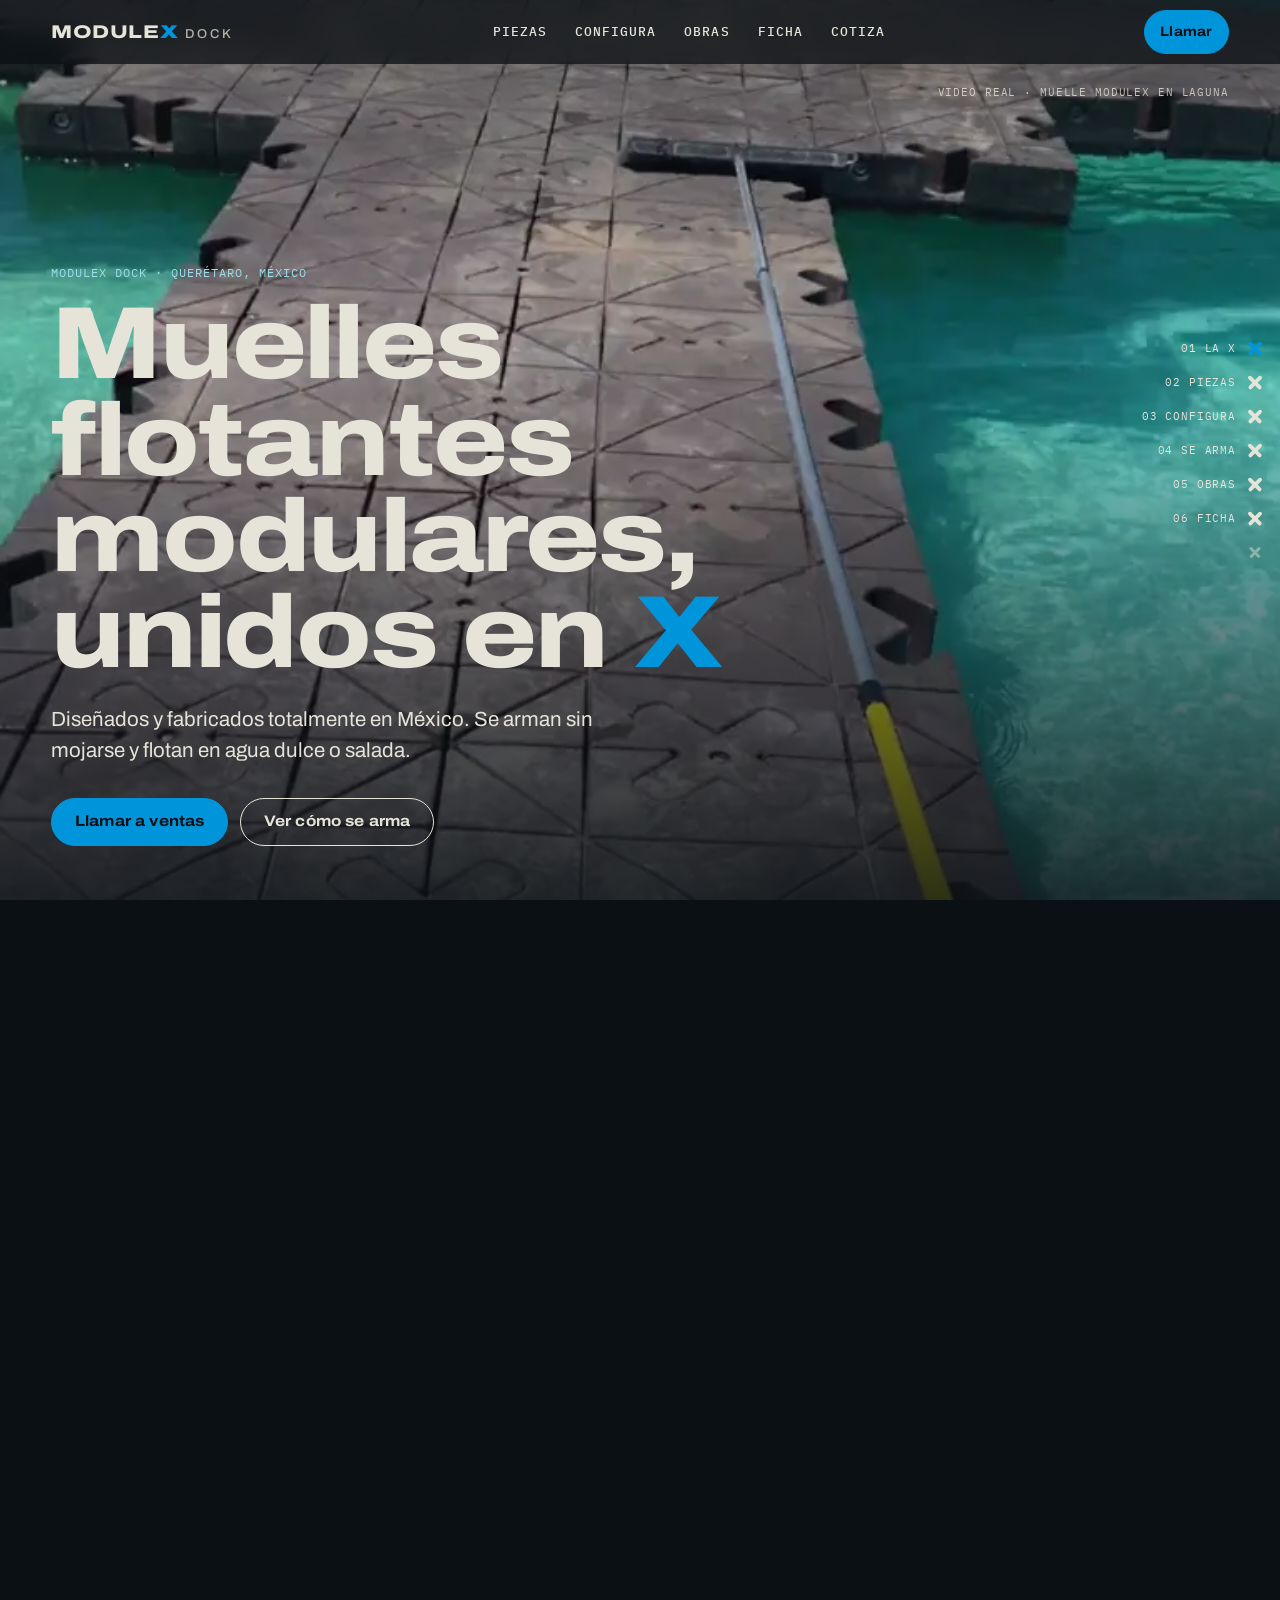
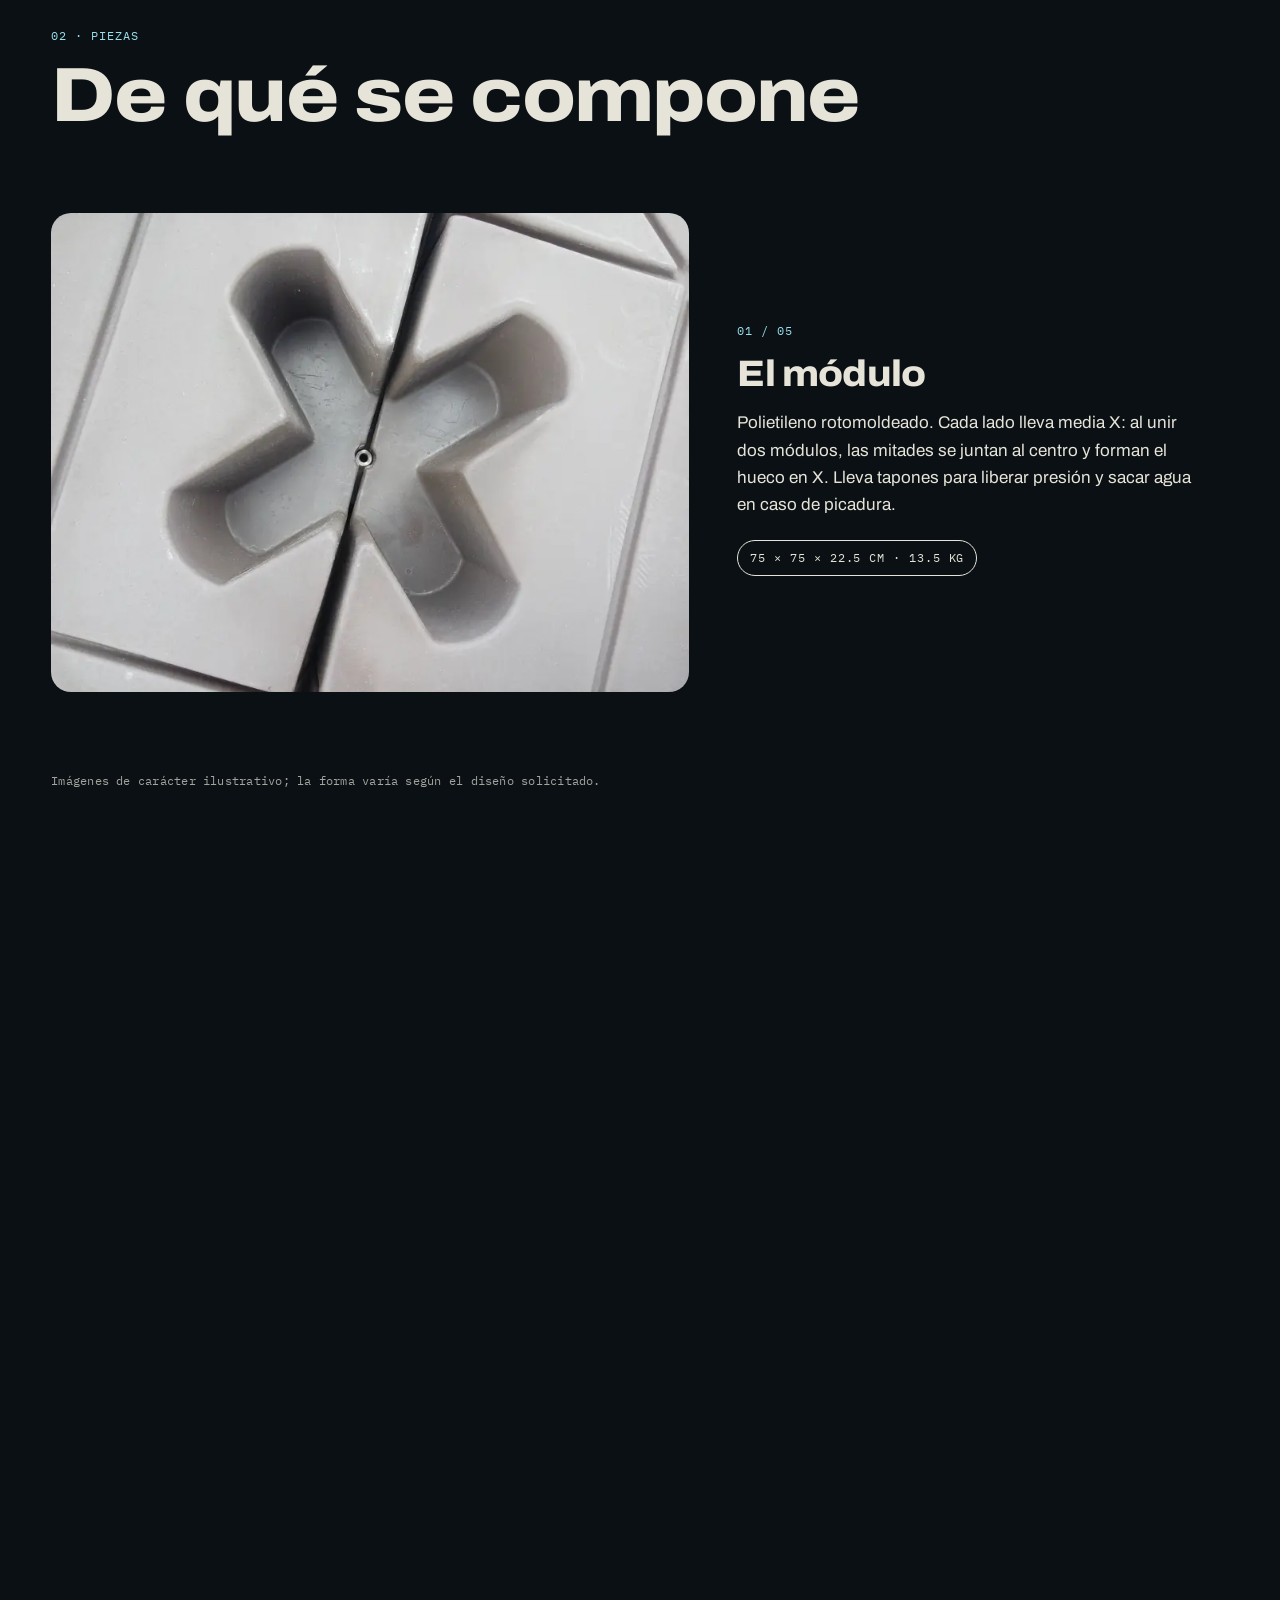
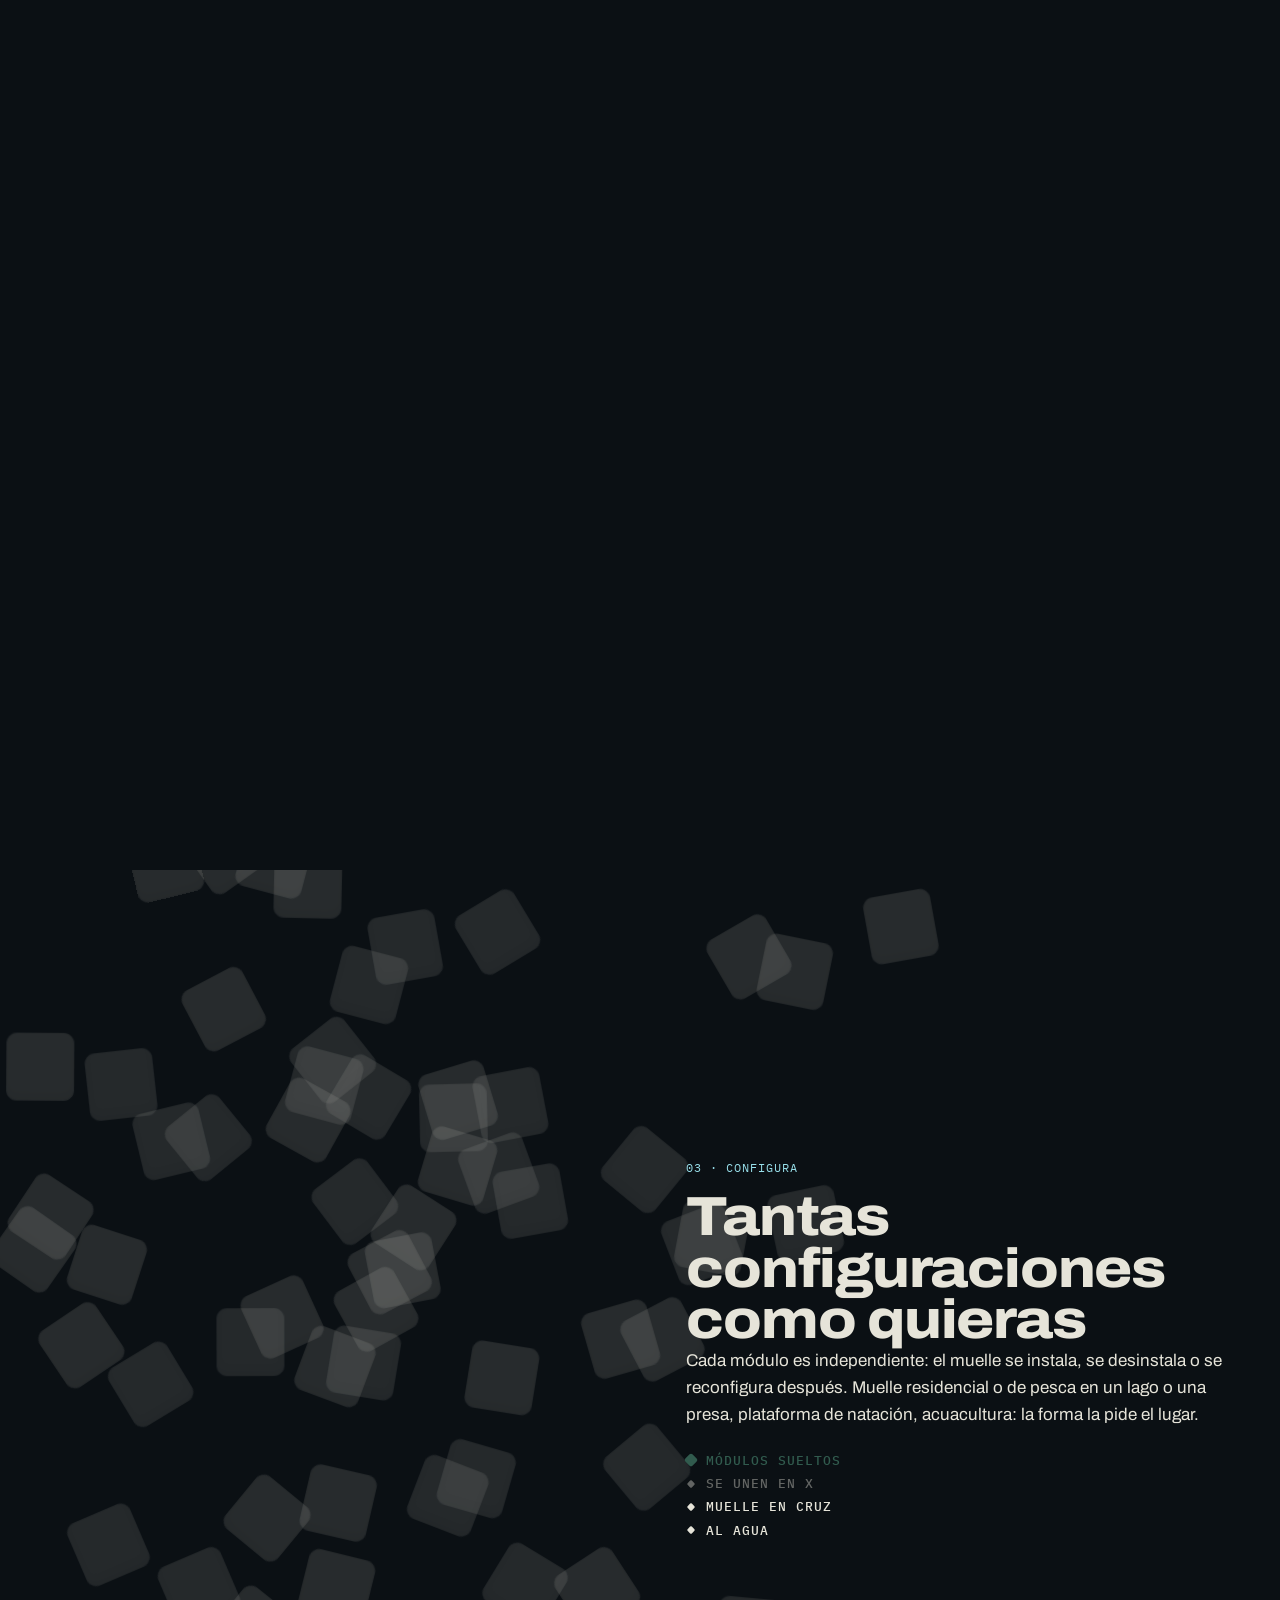
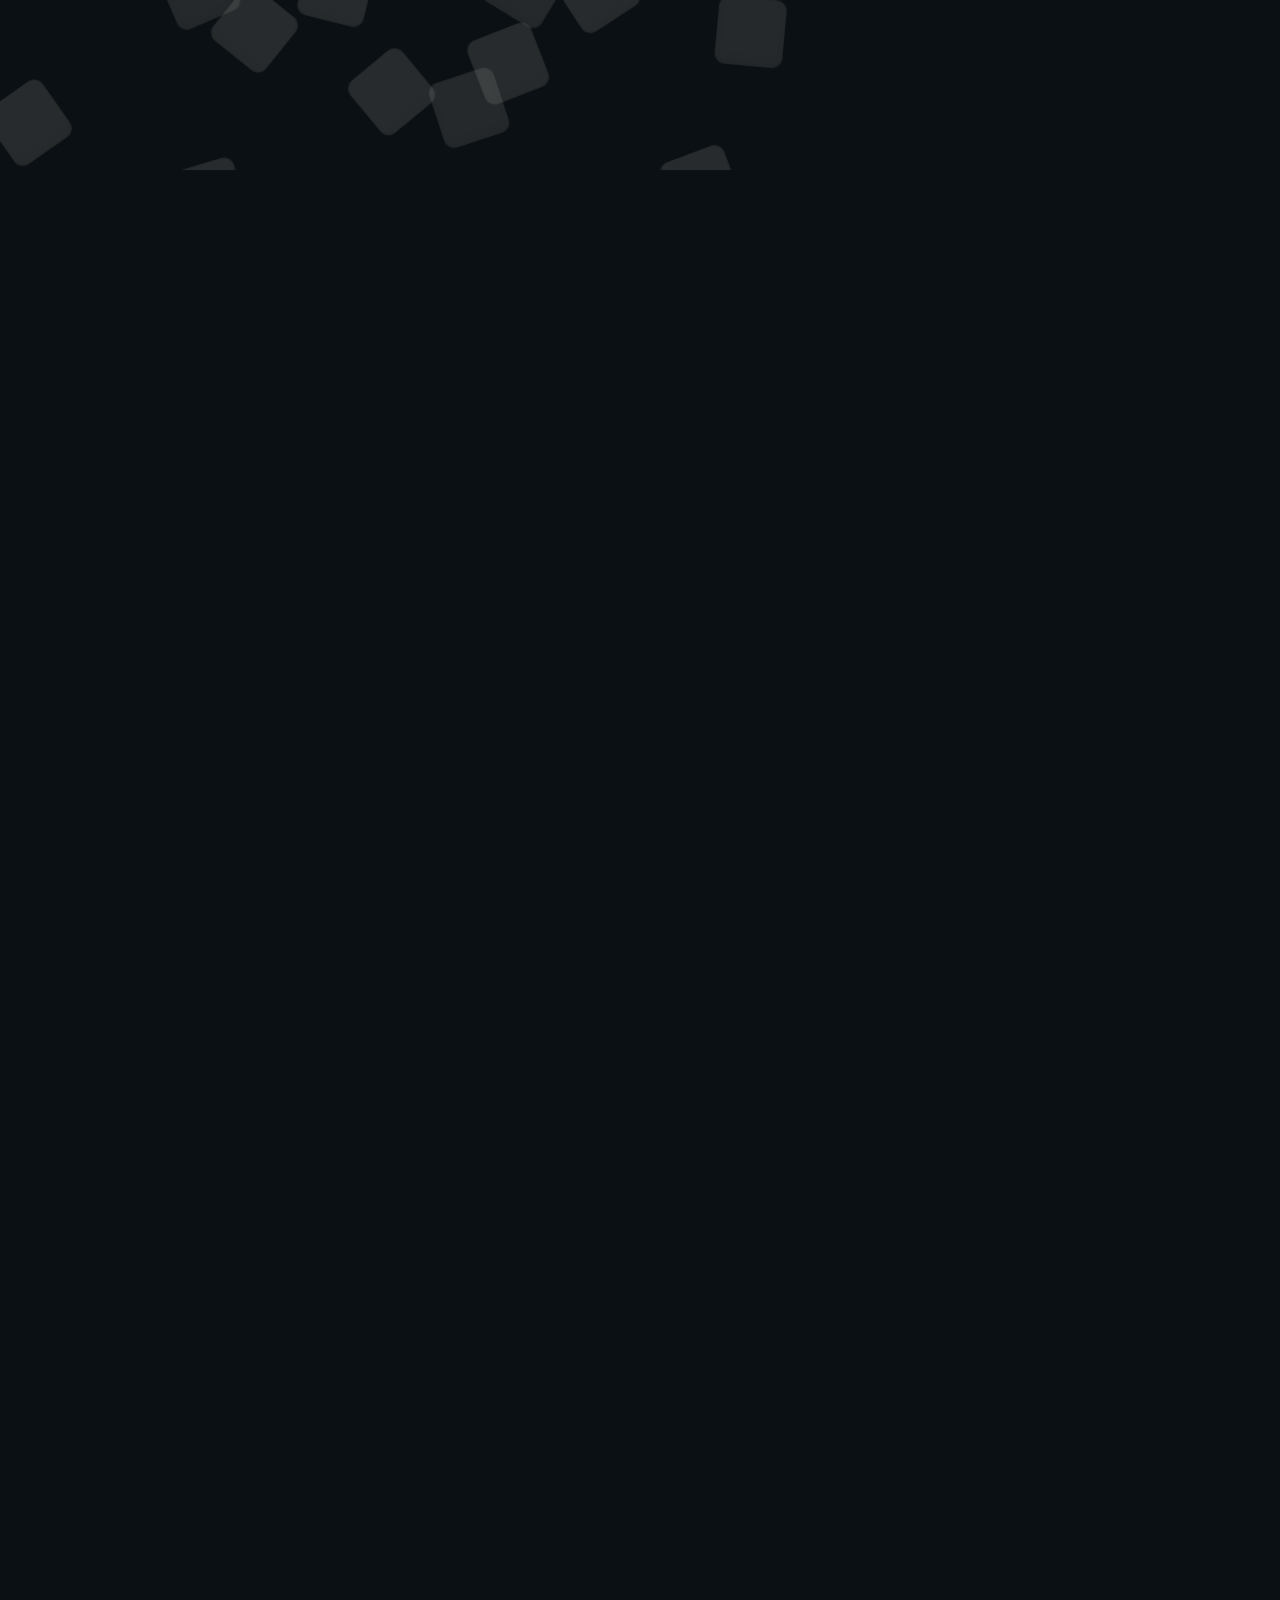
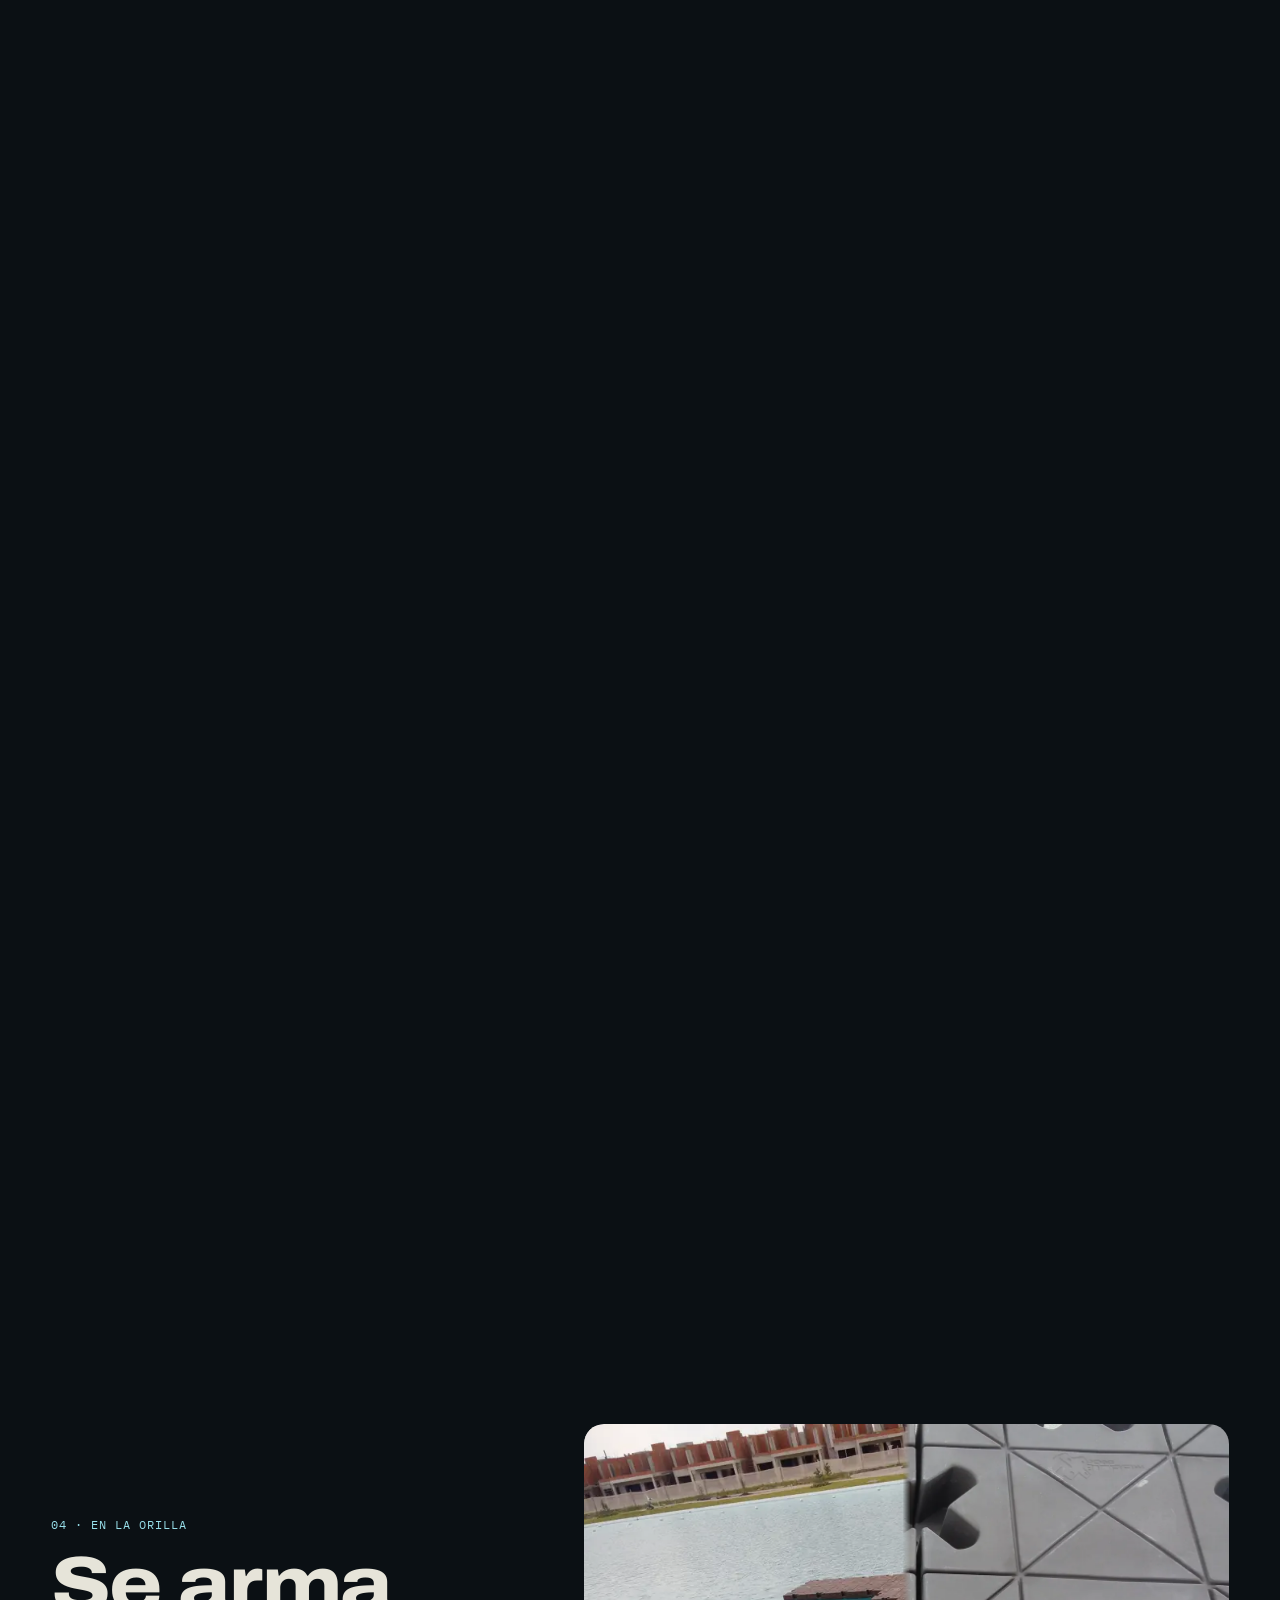
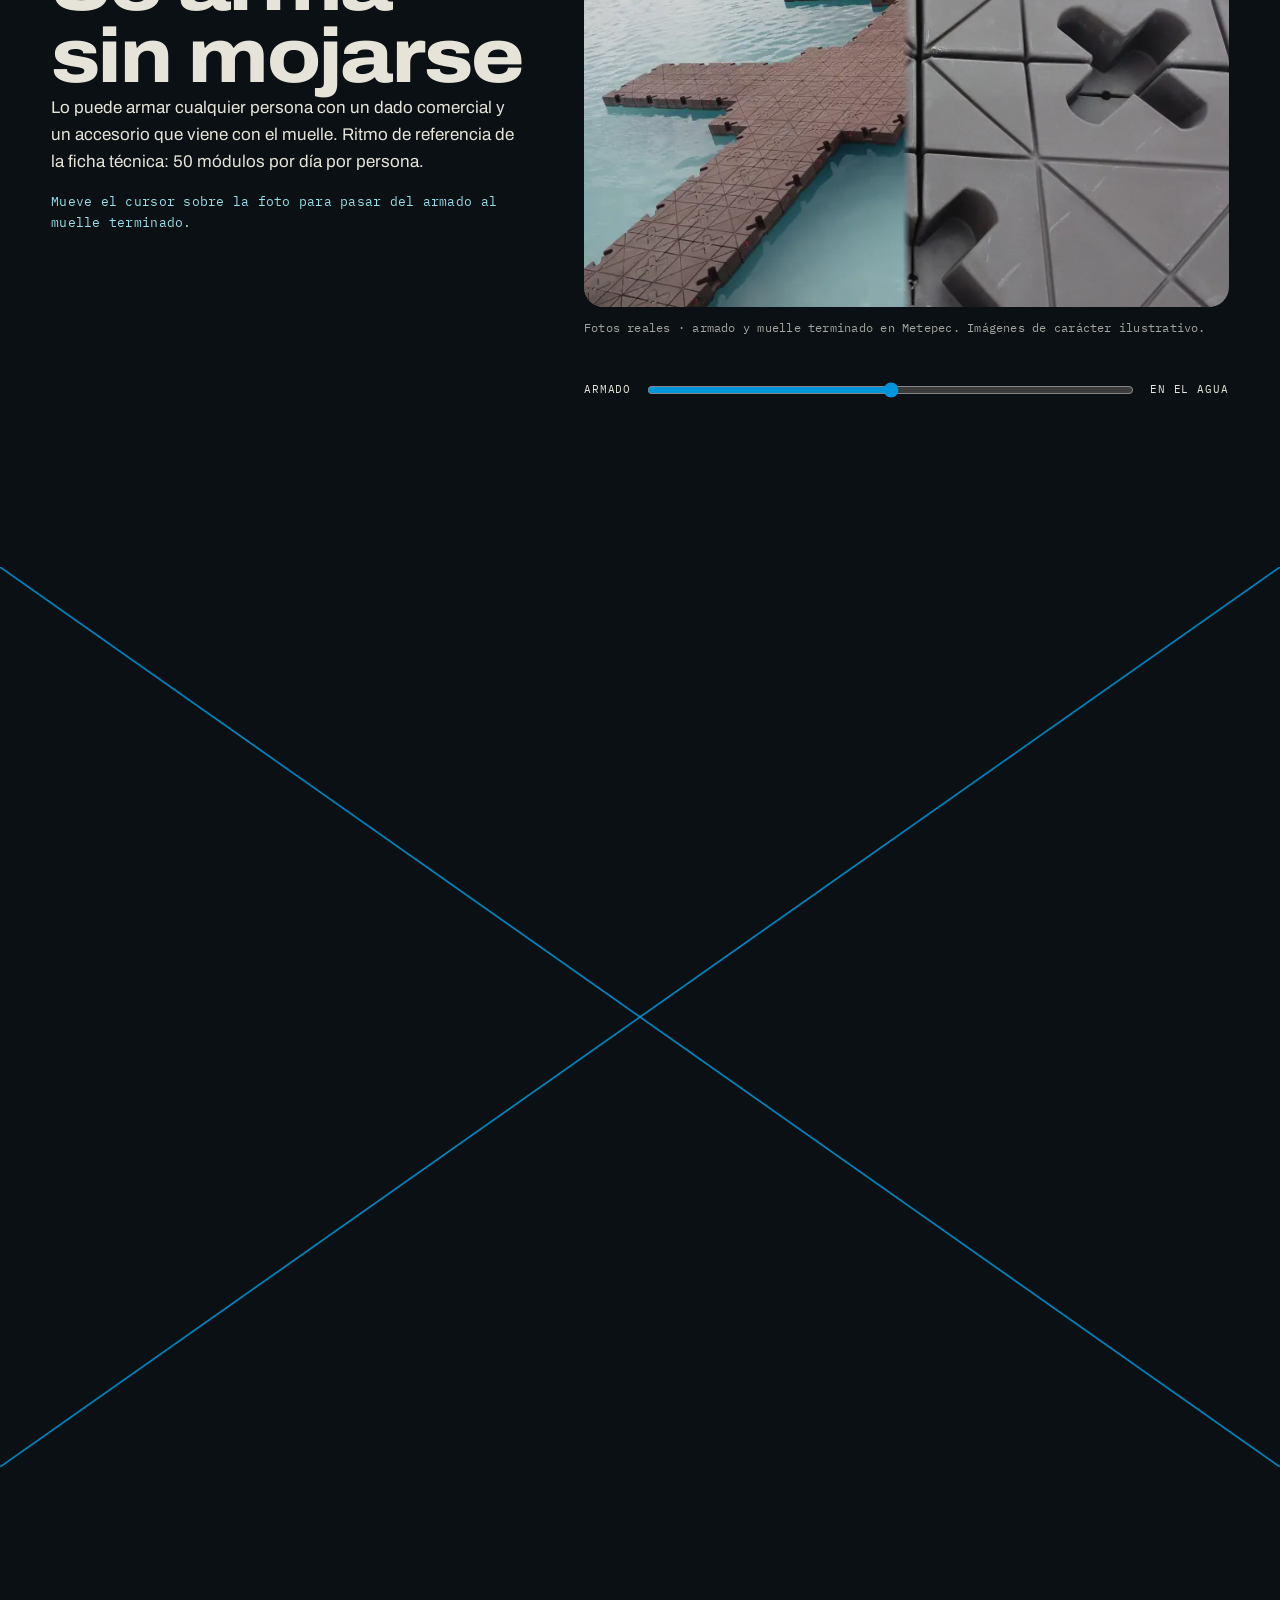
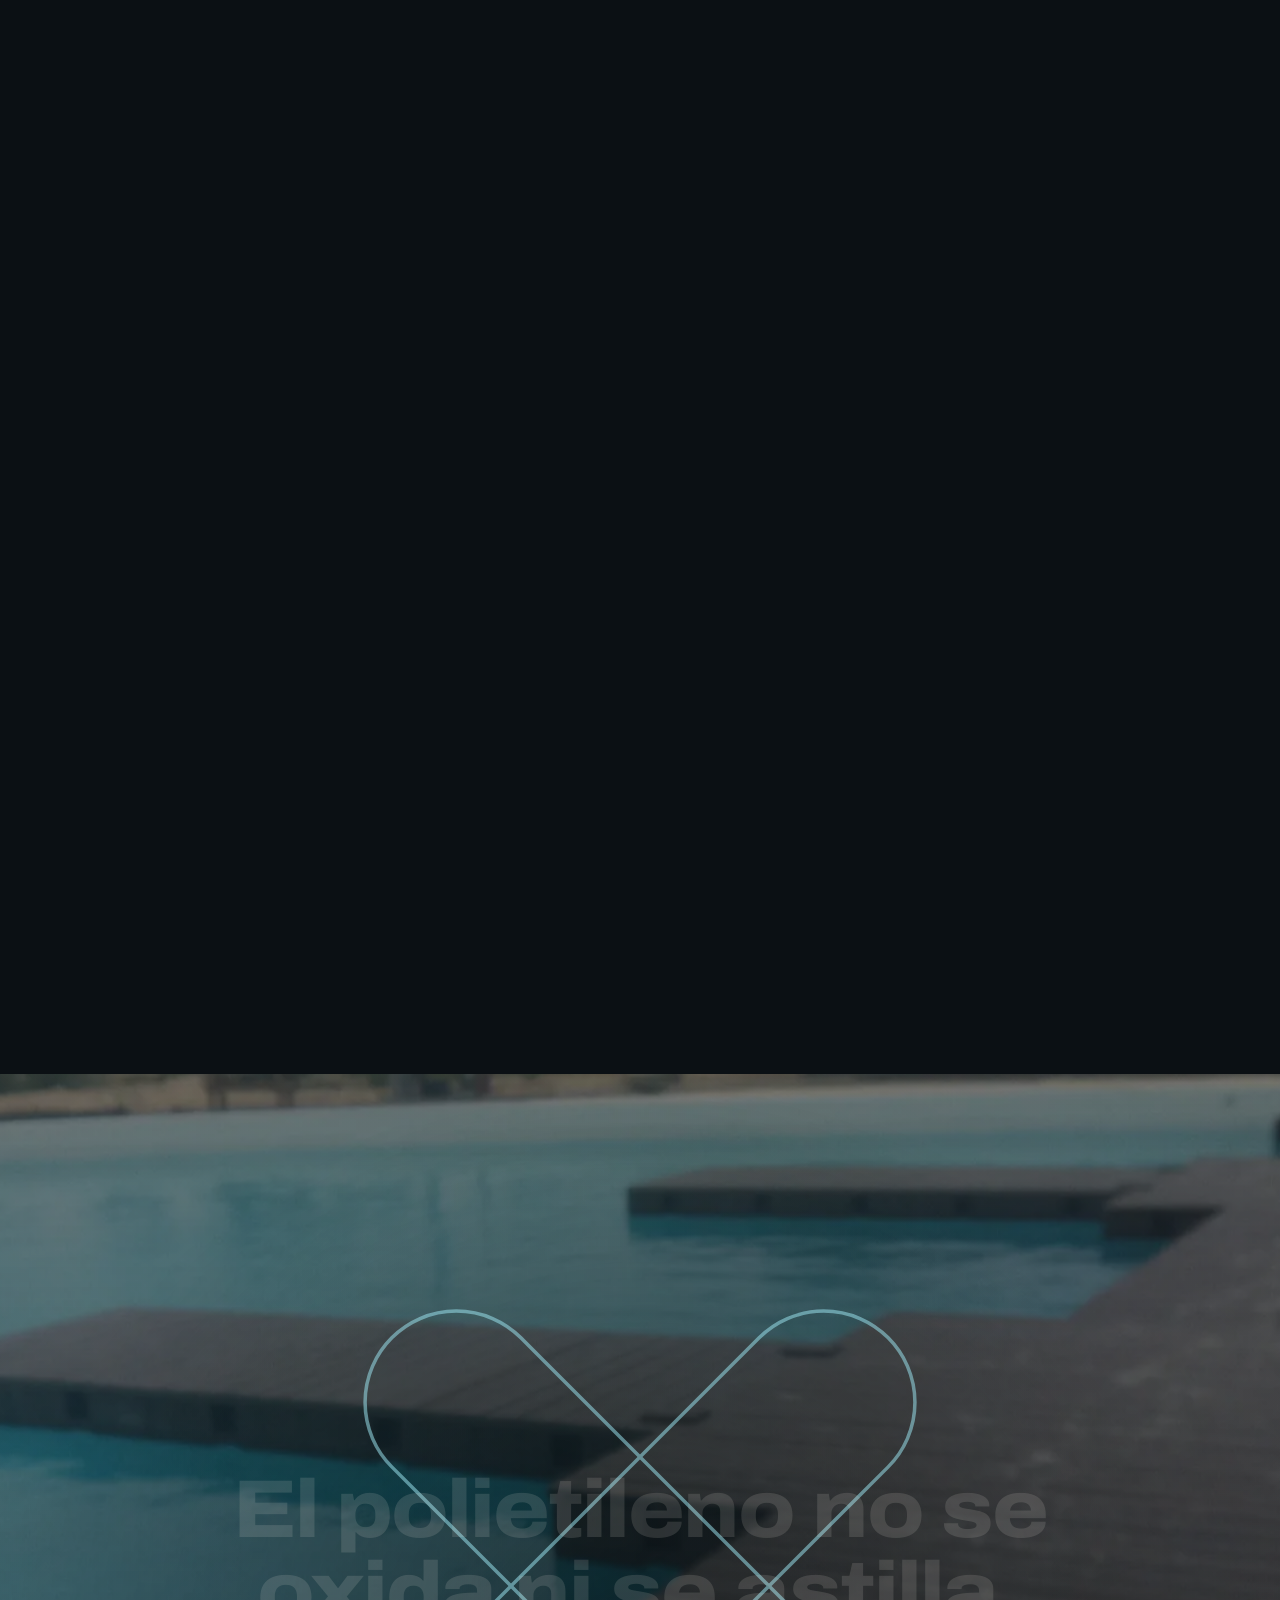
==== commit 5f6e2c4b: "Nuevo inicio con toma real del muelle en laguna; uniones al centro de cada lado Co-Authored-By: Clau" ====
--- a/index.html
+++ b/index.html
@@ -58,13 +58,13 @@
 <div class="cursor" aria-hidden="true"></div>
 
 <main>
-<!-- 01 · HERO: video real de las uniones; al salir, el video se cierra en una X -->
+<!-- 01 · HERO: video real del muelle en cruz sobre la laguna; al salir, el video se cierra en una X -->
 <section id="inicio" class="pin hero" data-tema="tinta" style="--h:170vh">
   <div class="stage">
     <div class="hero-vid">
-      <video class="loopSuave" autoplay muted loop playsinline poster="media/hero-poster-960.webp" aria-label="Video real: uniones en X de un muelle ModuleX, vistas desde arriba">
-        <source src="media/hero-x-720.mp4" type="video/mp4" media="(max-width: 900px)">
-        <source src="media/hero-x-1080.mp4" type="video/mp4">
+      <video class="loopSuave" autoplay muted loop playsinline poster="media/hero-poster-960.webp" aria-label="Video real: muelle ModuleX en cruz sobre agua turquesa, con sus huecos en X en la cubierta">
+        <source src="media/hero-muelle-720.mp4" type="video/mp4" media="(max-width: 900px)">
+        <source src="media/hero-muelle-1080.mp4" type="video/mp4">
       </video>
     </div>
     <div class="hero-copy">
@@ -76,7 +76,7 @@
         <a class="btn btn-ghost magnetic" href="#piezas">Ver cómo se arma</a>
       </div>
     </div>
-    <p class="tag">Video real · obra en Veracruz</p>
+    <p class="tag">Video real · muelle ModuleX en laguna</p>
   </div>
 </section>
 
@@ -90,7 +90,7 @@
     <div class="caps">
       <article class="cap">
         <figure><img src="img/pieza-hueco-800.webp" srcset="img/pieza-hueco-800.webp 800w, img/pieza-hueco-1600.webp 1600w" sizes="(max-width: 900px) 92vw, 52vw" width="800" height="600" loading="lazy" decoding="async" alt="Dos módulos unidos: el hueco en X con el tornillo al centro"></figure>
-        <div class="cap-txt"><span class="num">01 / 05</span><h3>El módulo</h3><p>Polietileno rotomoldeado. Al juntar cuatro, sus esquinas forman un hueco en X. Lleva tapones para liberar presión y sacar agua en caso de picadura.</p><p class="cota">75 × 75 × 22.5 cm · 13.5 kg</p></div>
+        <div class="cap-txt"><span class="num">01 / 05</span><h3>El módulo</h3><p>Polietileno rotomoldeado. Cada lado lleva media X: al unir dos módulos, las mitades se juntan al centro y forman el hueco en X. Lleva tapones para liberar presión y sacar agua en caso de picadura.</p><p class="cota">75 × 75 × 22.5 cm · 13.5 kg</p></div>
       </article>
       <article class="cap">
         <figure><img src="img/pieza-cruz-sup-800.webp" srcset="img/pieza-cruz-sup-800.webp 800w, img/pieza-cruz-sup-1600.webp 1600w" sizes="(max-width: 900px) 92vw, 52vw" width="800" height="600" loading="lazy" decoding="async" alt="Cruz superior color café con su orificio central"></figure>
